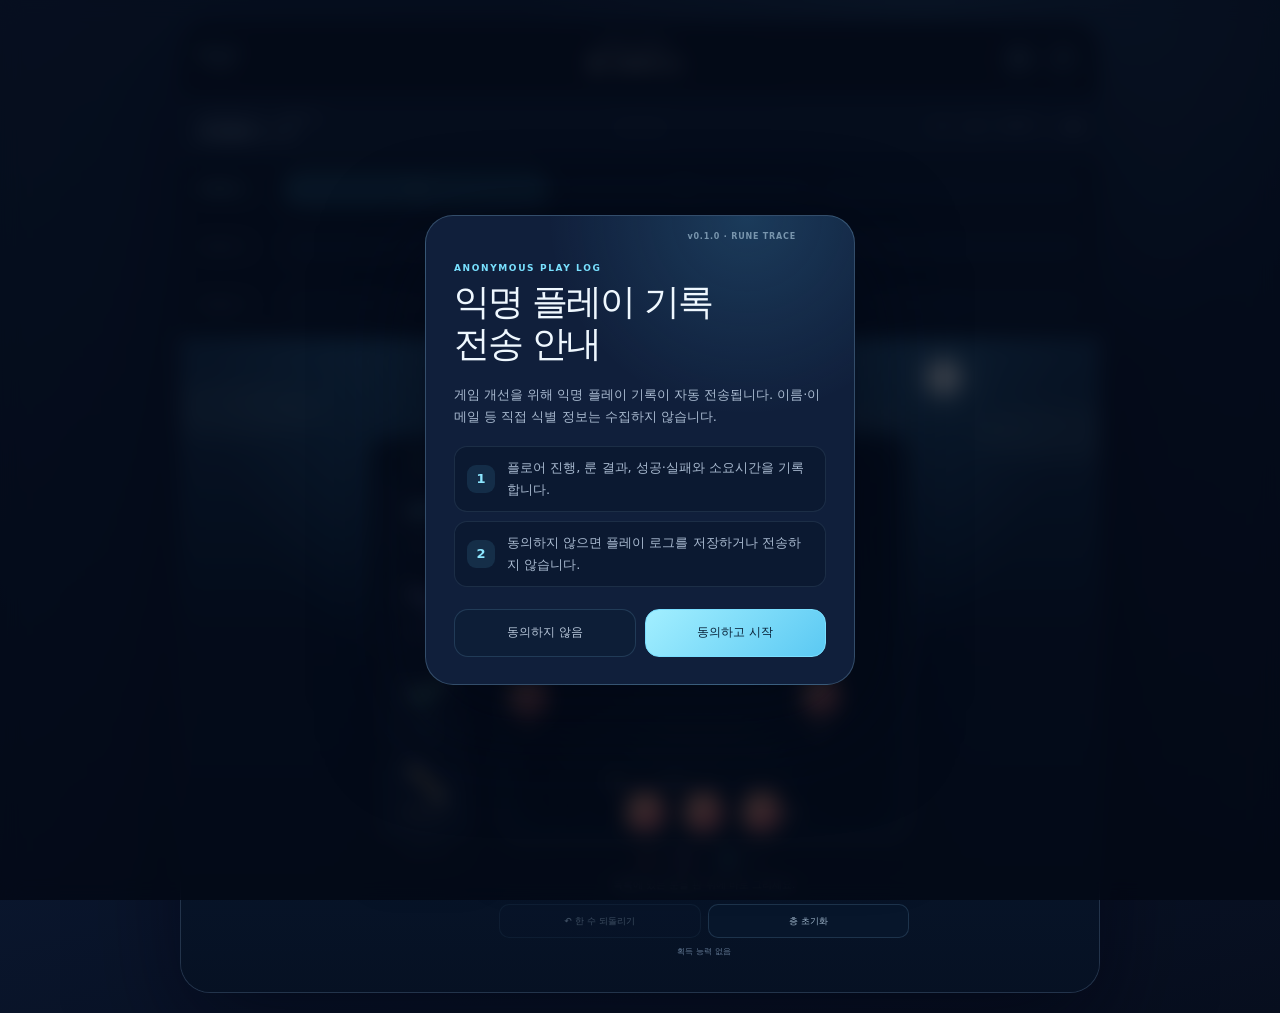
==== rune-trace/index.html @ 78341d70 "Implement v0.1.0 abilities and moving bosses" ====
<!doctype html>
<html lang="ko">
<head>
  <meta charset="utf-8">
  <meta name="viewport" content="width=device-width, initial-scale=1, maximum-scale=1">
  <meta name="theme-color" content="#101d38">
  <title>룬 트레이스 — 프로토타입</title>
  <link rel="stylesheet" href="./styles.css?v=0.1.0">
</head>
<body>
  <main class="app-shell">
    <section class="game-card" aria-label="룬 트레이스 게임 화면">
      <header class="topbar">
        <a class="header-version" href="../index.html" aria-label="프로토타입 허브로 돌아가기">
          <span data-app-version>v0.1.0</span>
          <small>← HUB</small>
        </a>
        <div class="title-lockup">
          <p>RUNE TRACE</p>
          <h1>룬 트레이스</h1>
        </div>
        <div class="header-actions">
          <button id="bossInfoButton" class="icon-button boss-info-button" type="button" aria-label="보스 정보 보기">♛</button>
          <button id="helpButton" class="icon-button" type="button" aria-label="게임 방법 보기">?</button>
        </div>
      </header>

      <section class="stage-status" aria-label="현재 층 상태">
        <div class="floor-label">
          <span id="floorContext">CHAPTER 01 · STAGE 1</span>
          <strong id="floorDisplay">FLOOR 1 / 3</strong>
        </div>
        <div id="runeProgress" class="rune-progress" aria-label="완성한 룬"></div>
        <div class="status-counts">
          <span>LV <b id="levelCount">1</b></span>
          <span>적 <b id="enemyCount">0</b></span>
          <span>EXP <b id="experienceCount">0 / 7</b></span>
          <span>빈 칸 <b id="safeCount">49</b></span>
        </div>
      </section>

      <section class="chapter-map" aria-label="챕터 진행">
        <div id="chapterProgress" class="chapter-progress"></div>
      </section>

      <section class="tower-scene">
        <div class="sky-art" aria-hidden="true">
          <i class="moon"></i>
          <i class="tower"></i>
          <i class="cloud cloud-a"></i>
          <i class="cloud cloud-b"></i>
        </div>

        <div class="play-layout">
          <section class="rune-panel" aria-label="이번 층의 룬 목록">
            <div class="section-heading">
              <span>룬 목록</span>
              <strong id="completeCount">0 / 4</strong>
            </div>
            <div id="runeChoices" class="rune-choices"></div>
            <small class="rune-note">회전·반전 가능</small>
          </section>

          <div class="board-column">
            <div class="board-frame">
              <div class="board-caption">
                <span id="turnLabel">자동 룬 인식</span>
                <strong id="boardGoal">목록 중 하나를 그리세요</strong>
              </div>
              <div id="runeBoard" class="rune-board" role="application" aria-label="7×7 룬 판">
                <div id="gridCells" class="grid-cells" aria-hidden="true"></div>
                <svg id="pathLayer" class="path-layer" viewBox="0 0 7 7" aria-hidden="true"></svg>
              </div>
              <div class="board-legend" aria-hidden="true">
                <span><i class="legend-enemy"></i>적</span>
                <span><i class="legend-corrupt"></i>오염</span>
                <span><i class="legend-rune"></i>완성 룬</span>
              </div>
            </div>
            <p id="feedbackText" class="feedback" role="status">목록에 있는 룬을 판 위에 바로 그리세요.</p>
            <div class="board-actions">
              <button id="undoButton" type="button">↶ 한 수 되돌리기</button>
              <button id="resetButton" type="button">층 초기화</button>
            </div>
            <div id="abilityList" class="ability-list">획득 능력 없음</div>
          </div>
        </div>
      </section>

      <button id="levelUpResumeButton" class="levelup-resume" type="button" hidden>
        능력 선택 보기
      </button>
    </section>
  </main>

  <div id="modalBackdrop" class="modal-backdrop is-open">
    <section id="modalPanel" class="modal-panel" role="dialog" aria-modal="true" aria-labelledby="modalTitle" tabindex="-1">
      <span class="modal-version" data-app-version>v0.1.0 · RUNE TRACE</span>
      <button id="modalClose" class="modal-close" type="button" aria-label="도움말 닫기">×</button>
      <p id="modalEyebrow" class="modal-eyebrow">NEW PROTOTYPE</p>
      <h2 id="modalTitle">네 개의 룬으로<br>탑의 문을 여세요</h2>
      <div id="modalBody" class="modal-body"></div>
      <div id="modalActions" class="modal-actions"></div>
    </section>
  </div>

  <script src="./analytics-config.js?v=0.1.0"></script>
  <script src="./play-log.js?v=0.1.0"></script>
  <script src="./app.js?v=0.1.0"></script>
</body>
</html>
---- rune-trace/styles.css ----
:root {
  color-scheme: dark;
  font-family: "Pretendard", "Noto Sans KR", system-ui, sans-serif;
  color: #eff8ff;
  background: #081225;
  font-synthesis: none;
  --ink: #eef8ff;
  --muted: #9cacbf;
  --line: rgba(184, 222, 255, .16);
  --panel: rgba(11, 25, 49, .88);
  --cyan: #73ddff;
  --blue: #5296ff;
  --corrupt: #9a6eb5;
}

* {
  box-sizing: border-box;
  -webkit-tap-highlight-color: transparent;
}

html,
body {
  min-width: 320px;
  min-height: 100%;
  margin: 0;
  overscroll-behavior: none;
}

button,
a {
  font: inherit;
}

button {
  color: inherit;
}

body {
  background:
    radial-gradient(circle at 72% 2%, rgba(98, 202, 255, .2), transparent 30%),
    linear-gradient(165deg, #14294a 0%, #0b1933 52%, #070e1e 100%);
}

.app-shell {
  display: grid;
  min-height: 100vh;
  place-items: center;
  padding: 20px;
}

.game-card {
  position: relative;
  width: min(100%, 520px);
  overflow: hidden;
  border: 1px solid rgba(181, 224, 255, .16);
  border-radius: 30px;
  background: rgba(8, 20, 41, .93);
  box-shadow: 0 36px 100px rgba(0, 4, 18, .52);
}

.topbar {
  display: grid;
  grid-template-columns: 76px 1fr 86px;
  align-items: center;
  min-height: 76px;
  padding: 12px 17px;
  border-bottom: 1px solid var(--line);
  background: rgba(8, 18, 37, .82);
}

.header-actions {
  display: flex;
  justify-content: flex-end;
  gap: 6px;
}

.boss-info-button {
  color: #ffd88c;
}

.header-version {
  display: flex;
  flex-direction: column;
  gap: 3px;
  color: #88dfff;
  font-size: 10px;
  font-weight: 900;
  letter-spacing: .08em;
  text-decoration: none;
}

.header-version small {
  color: #71839f;
  font-size: 8px;
  letter-spacing: .15em;
}

.title-lockup {
  text-align: center;
}

.title-lockup p {
  margin: 0 0 2px;
  color: #7688a4;
  font-size: 8px;
  font-weight: 900;
  letter-spacing: .2em;
}

.title-lockup h1 {
  margin: 0;
  font-size: 19px;
  letter-spacing: -.05em;
}

.icon-button,
.modal-close {
  display: grid;
  width: 38px;
  aspect-ratio: 1;
  padding: 0;
  border: 1px solid rgba(170, 219, 255, .19);
  border-radius: 50%;
  place-items: center;
  color: #bdeaff;
  background: rgba(97, 184, 235, .08);
  cursor: pointer;
}

.icon-button:hover,
.icon-button:focus-visible,
.modal-close:hover,
.modal-close:focus-visible {
  outline: none;
  border-color: #7adfff;
  background: rgba(100, 213, 255, .16);
}

.stage-status {
  display: grid;
  grid-template-columns: 1fr auto 1fr;
  align-items: center;
  gap: 12px;
  min-height: 62px;
  padding: 9px 18px;
  border-bottom: 1px solid var(--line);
  background: rgba(19, 42, 75, .55);
}

.floor-label {
  display: flex;
  flex-direction: column;
  gap: 2px;
}

.floor-label span {
  color: #7287a3;
  font-size: 8px;
  font-weight: 800;
  letter-spacing: .14em;
}

.floor-label strong {
  color: #cfefff;
  font-size: 13px;
  letter-spacing: .06em;
}

.rune-progress {
  display: flex;
  gap: 5px;
}

.rune-progress i {
  width: 9px;
  height: 9px;
  border: 1px solid #55708f;
  transform: rotate(45deg);
  background: #101e36;
}

.rune-progress i.is-complete {
  border-color: #a7efff;
  background: #72dfff;
  box-shadow: 0 0 10px #4ccaff;
}

.status-counts {
  display: flex;
  flex-wrap: wrap;
  justify-content: flex-end;
  gap: 4px 10px;
  color: #7f91a9;
  font-size: 9px;
}

.status-counts b {
  margin-left: 2px;
  color: #e9f8ff;
}

.chapter-map {
  padding: 16px 18px 18px;
  border-bottom: 1px solid var(--line);
  background: rgba(9, 23, 45, .82);
}

.chapter-progress {
  display: grid;
  gap: 30px;
}

.stage-row {
  display: grid;
  grid-template-columns: 76px 1fr;
  align-items: center;
  gap: 12px;
  min-height: 28px;
  color: #617793;
}

.stage-row strong {
  font-size: 9px;
  letter-spacing: .13em;
}

.stage-row.is-current strong {
  color: #8de5ff;
}

.stage-floor-row {
  display: grid;
  grid-template-columns: repeat(3, 1fr);
  gap: 9px;
}

.stage-floor-row i {
  display: grid;
  min-height: 28px;
  border: 1px solid rgba(146, 198, 230, .13);
  border-radius: 9px;
  place-items: center;
  color: #5e7693;
  font-size: 9px;
  font-style: normal;
  font-weight: 900;
  background: rgba(13, 32, 60, .72);
}

.stage-floor-row i.is-complete {
  border-color: rgba(109, 220, 183, .28);
  color: #70d9ad;
  background: rgba(28, 86, 70, .3);
}

.stage-floor-row i.is-current {
  border-color: rgba(118, 222, 255, .7);
  color: #e5faff;
  background: rgba(47, 126, 166, .46);
  box-shadow: 0 0 16px rgba(72, 198, 241, .2);
}

.tower-scene {
  position: relative;
  min-height: 500px;
  overflow: hidden;
  padding: 62px 18px 24px;
  background:
    linear-gradient(180deg, rgba(55, 137, 199, .4), rgba(14, 42, 75, .28) 45%, rgba(6, 17, 35, .94)),
    radial-gradient(circle at 50% 0%, #4aa9df, transparent 54%);
}

.sky-art {
  position: absolute;
  inset: 0;
  overflow: hidden;
  pointer-events: none;
}

.sky-art::before,
.sky-art::after {
  position: absolute;
  content: "";
  border-radius: 50%;
  background: rgba(210, 240, 255, .1);
  filter: blur(1px);
}

.sky-art::before {
  width: 330px;
  height: 110px;
  top: -72px;
  left: 50%;
  border: 2px solid rgba(208, 242, 255, .19);
  background: transparent;
  transform: translateX(-50%);
}

.sky-art::after {
  width: 280px;
  height: 80px;
  top: -50px;
  left: 50%;
  border: 3px solid rgba(208, 242, 255, .13);
  background: transparent;
  transform: translateX(-50%);
}

.moon {
  position: absolute;
  top: 22px;
  right: 15%;
  width: 35px;
  height: 35px;
  border-radius: 50%;
  background: #eaf8ff;
  box-shadow: 0 0 35px rgba(208, 244, 255, .8);
}

.tower {
  position: absolute;
  top: -55px;
  left: 50%;
  width: 48px;
  height: 178px;
  border-radius: 0 0 18px 18px;
  background: linear-gradient(90deg, #1b4b78, #3983b5 52%, #16446f);
  box-shadow: 0 0 28px rgba(96, 205, 255, .32);
  transform: translateX(-50%);
}

.tower::after {
  position: absolute;
  left: 50%;
  bottom: -5px;
  width: 14px;
  height: 14px;
  content: "";
  border-radius: 50%;
  background: #a5eeff;
  box-shadow: 0 0 20px #70d9ff;
  transform: translateX(-50%);
}

.cloud {
  position: absolute;
  width: 200px;
  height: 54px;
  border-radius: 50%;
  background: rgba(198, 228, 246, .1);
  filter: blur(8px);
}

.cloud-a {
  top: 45px;
  left: -52px;
}

.cloud-b {
  top: 68px;
  right: -70px;
}

.play-layout {
  position: relative;
  z-index: 2;
  display: grid;
  grid-template-columns: 108px minmax(0, 1fr);
  gap: 12px;
  align-items: start;
  width: min(100%, 490px);
  margin: 0 auto;
}

.board-column {
  min-width: 0;
}

.board-frame {
  width: 100%;
}

.board-caption {
  display: flex;
  justify-content: space-between;
  align-items: flex-end;
  gap: 12px;
  margin-bottom: 9px;
  text-shadow: 0 2px 8px #071326;
}

.board-caption span {
  color: #7de0ff;
  font-size: 10px;
  font-weight: 900;
}

.board-caption strong {
  color: #c3d8e8;
  font-size: 10px;
  font-weight: 650;
}

.rune-board {
  position: relative;
  width: 100%;
  aspect-ratio: 1;
  overflow: hidden;
  border: 1px solid rgba(180, 230, 255, .42);
  border-radius: 22px;
  touch-action: none;
  cursor: crosshair;
  background:
    radial-gradient(circle at 50% 50%, rgba(87, 190, 232, .15), transparent 70%),
    rgba(6, 19, 38, .93);
  box-shadow:
    inset 0 0 35px rgba(75, 175, 222, .12),
    0 18px 50px rgba(0, 7, 24, .48);
  user-select: none;
}

.rune-board::after {
  position: absolute;
  inset: 7px;
  z-index: 5;
  content: "";
  border: 1px solid rgba(128, 214, 250, .1);
  border-radius: 17px;
  pointer-events: none;
}

.grid-cells {
  position: absolute;
  inset: 0;
  display: grid;
  grid-template-columns: repeat(7, 1fr);
  grid-template-rows: repeat(7, 1fr);
}

.grid-cell {
  position: relative;
  display: grid;
  border-right: 1px solid rgba(133, 196, 227, .1);
  border-bottom: 1px solid rgba(133, 196, 227, .1);
  place-items: center;
}

.grid-cell::before {
  width: 5px;
  height: 5px;
  content: "";
  border-radius: 50%;
  background: rgba(160, 215, 239, .28);
  transition: .16s ease;
}

.grid-cell.is-current::before {
  width: 13px;
  height: 13px;
  background: #d8f8ff;
  box-shadow: 0 0 16px #56d5ff;
}

.grid-cell.is-claimed::before {
  width: 8px;
  height: 8px;
  background: #89e8ff;
  box-shadow: 0 0 10px rgba(78, 209, 255, .7);
}

.grid-cell.is-link-endpoint::before {
  outline: 2px solid rgba(255, 220, 125, .9);
  outline-offset: 4px;
  animation: link-endpoint-pulse 1.15s ease-in-out infinite alternate;
}

@keyframes link-endpoint-pulse {
  to {
    outline-color: rgba(255, 220, 125, .35);
    box-shadow: 0 0 18px rgba(255, 205, 91, .9);
  }
}

.grid-cell.is-corrupted {
  background:
    linear-gradient(45deg, transparent 41%, rgba(204, 125, 236, .26) 42%, rgba(204, 125, 236, .26) 58%, transparent 59%),
    rgba(88, 40, 108, .36);
}

.grid-cell.is-corrupted::before {
  width: 11px;
  height: 11px;
  border-radius: 2px;
  background: #a76bbd;
  box-shadow: 0 0 10px rgba(183, 99, 215, .48);
  transform: rotate(45deg);
}

.grid-cell.is-ability-range::after {
  position: absolute;
  inset: 3px;
  z-index: 2;
  content: "";
  border: 1px solid rgba(255, 205, 112, .9);
  border-radius: 7px;
  background: rgba(255, 182, 92, .08);
  box-shadow: inset 0 0 10px rgba(255, 178, 82, .18);
  pointer-events: none;
}

.enemy {
  position: absolute;
  z-index: 4;
  display: grid;
  width: 64%;
  aspect-ratio: 1;
  border: 2px solid #ffb182;
  border-radius: 50% 50% 42% 42%;
  place-items: center;
  color: #331623;
  font-size: clamp(9px, 2.4vw, 13px);
  font-weight: 1000;
  background: linear-gradient(145deg, #ffe0a5, #ff7f78 64%, #a8426f);
  box-shadow: 0 5px 12px rgba(1, 6, 19, .42), 0 0 12px rgba(255, 125, 116, .44);
  transition: opacity .14s ease, filter .14s ease;
}

.enemy.is-defeat-preview {
  opacity: .28;
  filter: grayscale(.45);
}

.enemy.is-hit-preview:not(.is-defeat-preview) {
  border-color: #fff2ab;
  filter: brightness(1.18);
}

.enemy.is-shield-break-preview .enemy-shield {
  color: #fff4bb;
  text-decoration: line-through;
}

.enemy.is-ability-preview {
  box-shadow:
    0 0 0 2px rgba(255, 220, 130, .72),
    0 0 16px rgba(255, 172, 91, .48);
}

.enemy::before,
.enemy::after {
  position: absolute;
  top: -19%;
  width: 34%;
  height: 43%;
  content: "";
  border-radius: 90% 10%;
  background: #ff9b7e;
}

.enemy.is-boss {
  width: 78%;
  border-width: 3px;
  border-color: #ffe2a0;
  color: #291337;
  background: linear-gradient(145deg, #fff0ac, #d77cf3 58%, #6f3ca5);
  box-shadow:
    0 6px 14px rgba(1, 6, 19, .52),
    0 0 18px rgba(224, 132, 255, .66);
}

.enemy-shield {
  position: absolute;
  right: -34%;
  bottom: -20%;
  padding: 1px 3px;
  border: 1px solid rgba(181, 232, 255, .75);
  border-radius: 6px;
  color: #d9f5ff;
  font-size: clamp(7px, 1.7vw, 10px);
  line-height: 1.2;
  background: rgba(15, 55, 92, .94);
  box-shadow: 0 0 8px rgba(94, 203, 255, .55);
}

.enemy::before {
  left: 4%;
  transform: rotate(-28deg);
}

.enemy::after {
  right: 4%;
  transform: scaleX(-1) rotate(-28deg);
}

.enemy-mark {
  opacity: .25;
  transform: scale(.68);
}

.enemy-intent {
  position: absolute;
  inset: 0;
  z-index: 2;
  display: grid;
  place-items: center;
  color: #fff7e7;
  font-size: clamp(13px, 3.2vw, 18px);
  line-height: 1;
  text-shadow: 0 1px 4px rgba(58, 13, 28, .7);
  pointer-events: none;
  transform:
    translate(
      calc(var(--move-x) * 50%),
      calc(var(--move-y) * 50%)
    );
}

.enemy-intent.is-stopped {
  overflow: hidden;
  border-radius: 5px;
  transform: none;
}

.enemy-intent.is-boss-intent {
  color: #ffe7a6;
  font-size: clamp(16px, 3.7vw, 22px);
  text-shadow: 0 0 8px rgba(191, 93, 226, .9);
}

.enemy-stop-icon {
  display: block;
  width: 74%;
  height: 74%;
  object-fit: contain;
}

.summon-ghost {
  position: absolute;
  z-index: 4;
  display: grid;
  width: 58%;
  aspect-ratio: 1;
  border: 2px dashed rgba(255, 216, 131, .9);
  border-radius: 50%;
  place-items: center;
  color: rgba(255, 228, 168, .9);
  background: rgba(149, 82, 178, .28);
  box-shadow: 0 0 14px rgba(222, 128, 255, .48);
  opacity: .72;
}

.path-layer {
  position: absolute;
  inset: 0;
  z-index: 3;
  width: 100%;
  height: 100%;
  overflow: visible;
  pointer-events: none;
}

.path-layer polyline {
  fill: none;
  stroke-linecap: round;
  stroke-linejoin: round;
  vector-effect: non-scaling-stroke;
}

.completed-path {
  stroke-width: 8px;
  opacity: .82;
  filter: drop-shadow(0 0 5px currentColor);
}

.completed-path.is-link-preview {
  opacity: .2;
  stroke-dasharray: 8 7;
}

.preview-path {
  stroke: #e3fbff;
  stroke-width: 7px;
  opacity: .95;
  filter: drop-shadow(0 0 6px #50d7ff);
}

.path-node {
  fill: #f1fdff;
  stroke: #53d5ff;
  stroke-width: .08;
}

.board-legend {
  display: flex;
  justify-content: center;
  gap: 14px;
  margin-top: 10px;
  color: #70849f;
  font-size: 9px;
}

.board-legend span {
  display: flex;
  align-items: center;
  gap: 5px;
}

.board-legend i {
  width: 8px;
  height: 8px;
  border-radius: 50%;
}

.legend-enemy { background: #ff927c; }
.legend-corrupt { border-radius: 2px !important; background: #a96bbd; transform: rotate(45deg); }
.legend-rune { background: #71ddff; box-shadow: 0 0 7px #61d8ff; }

.rune-panel {
  align-self: start;
  margin-top: 27px;
  padding: 9px 8px 10px;
  border: 1px solid rgba(158, 215, 245, .15);
  border-radius: 17px;
  background: rgba(7, 18, 36, .8);
  box-shadow: 0 14px 30px rgba(0, 7, 24, .28);
  backdrop-filter: blur(8px);
}

.section-heading {
  display: grid;
  justify-items: center;
  align-items: center;
  gap: 2px;
  margin-bottom: 8px;
}

.section-heading span {
  color: #91a9c0;
  font-size: 9px;
  font-weight: 900;
}

.section-heading strong {
  color: #82e6ff;
  font-size: 10px;
}

.rune-choices {
  display: grid;
  grid-template-columns: 1fr;
  gap: 6px;
}

.rune-card {
  position: relative;
  min-width: 0;
  min-height: 75px;
  padding: 6px 4px 6px;
  border: 1px solid rgba(154, 207, 237, .14);
  border-radius: 11px;
  color: #a9bad0;
  background: rgba(22, 39, 67, .67);
}

.rune-card.is-complete {
  border-color: rgba(106, 225, 175, .35);
  color: #72dca9;
  background: rgba(27, 86, 70, .25);
  cursor: default;
}

.rune-card.is-impossible {
  opacity: .38;
  filter: grayscale(.7);
}

.rune-mini {
  display: block;
  width: 48px;
  height: 42px;
  margin: 0 auto 2px;
  overflow: visible;
}

.rune-mini polyline {
  fill: none;
  stroke: currentColor;
  stroke-width: 4.5;
  stroke-linecap: round;
  stroke-linejoin: round;
  filter: drop-shadow(0 0 2px currentColor);
}

.rune-node {
  fill: #10233e;
  stroke: currentColor;
  stroke-width: 2;
}

.rune-node.is-endpoint {
  fill: currentColor;
  stroke: #eafaff;
  stroke-width: 1.5;
}

.rune-card b {
  display: block;
  overflow: hidden;
  font-size: 9px;
  text-align: center;
  text-overflow: ellipsis;
  white-space: nowrap;
}

.rune-card small {
  display: block;
  min-height: 13px;
  margin-top: 1px;
  color: #657b98;
  font-size: 7px;
  text-align: center;
}

.rune-replace-button {
  display: block;
  min-height: 22px;
  margin: 4px auto 0;
  padding: 0 7px;
  border: 1px solid rgba(255, 220, 125, .42);
  border-radius: 8px;
  color: #ffe2a2;
  font-size: 7px;
  font-weight: 900;
  background: rgba(101, 72, 30, .52);
  cursor: pointer;
}

.rune-replace-button:hover,
.rune-replace-button:focus-visible {
  outline: none;
  border-color: #ffe19b;
  filter: brightness(1.12);
}

.rune-card.is-complete small {
  color: #5db88e;
}

.rune-note {
  display: block;
  margin-top: 7px;
  color: #617792;
  font-size: 7px;
  line-height: 1.4;
  text-align: center;
}

.feedback {
  min-height: 18px;
  margin: 11px 2px 0;
  color: #91a6bd;
  font-size: 10px;
  line-height: 1.5;
  text-align: center;
}

.feedback.is-alert {
  color: #ffbd9a;
}

.feedback.is-success {
  color: #83e7c0;
}

.board-actions {
  display: grid;
  grid-template-columns: 1fr 1fr;
  gap: 7px;
  margin-top: 9px;
}

.board-actions button {
  min-height: 34px;
  padding: 0 8px;
  border: 1px solid rgba(143, 207, 239, .16);
  border-radius: 10px;
  color: #9fb5ca;
  font-size: 9px;
  font-weight: 800;
  background: rgba(9, 24, 47, .72);
  cursor: pointer;
}

.board-actions button:hover:not(:disabled),
.board-actions button:focus-visible:not(:disabled) {
  outline: none;
  border-color: rgba(116, 220, 255, .55);
  color: #d9f5ff;
  background: rgba(28, 66, 96, .7);
}

.board-actions button:disabled {
  opacity: .35;
  cursor: default;
}

.ability-list {
  display: flex;
  flex-wrap: wrap;
  justify-content: center;
  gap: 5px;
  min-height: 22px;
  margin-top: 8px;
  color: #617792;
  font-size: 8px;
  text-align: center;
}

.ability-list span {
  padding: 4px 7px;
  border: 1px solid rgba(119, 218, 255, .15);
  border-radius: 20px;
  color: #85bed4;
  background: rgba(27, 67, 91, .35);
}

.ability-list .is-on-hold {
  border-color: rgba(255, 194, 118, .18);
  color: #caa778;
  background: rgba(92, 61, 28, .3);
}

.modal-backdrop {
  position: fixed;
  inset: 0;
  z-index: 20;
  display: none;
  padding: 20px;
  place-items: center;
  background: rgba(3, 8, 20, .78);
  backdrop-filter: blur(10px);
}

.modal-backdrop.is-open {
  display: grid;
}

.levelup-resume {
  position: fixed;
  left: 50%;
  bottom: 24px;
  z-index: 19;
  min-height: 46px;
  padding: 0 22px;
  border: 1px solid #7bdfff;
  border-radius: 14px;
  color: #082137;
  font-size: 12px;
  font-weight: 900;
  background: linear-gradient(135deg, #a2efff, #5bc9f3);
  box-shadow: 0 15px 42px rgba(0, 8, 24, .52);
  cursor: pointer;
  transform: translateX(-50%);
}

.levelup-resume[hidden] {
  display: none;
}

.levelup-resume:hover,
.levelup-resume:focus-visible {
  outline: none;
  filter: brightness(1.08);
}

.modal-panel {
  position: relative;
  width: min(100%, 430px);
  max-height: min(90vh, 660px);
  overflow: auto;
  padding: 31px 28px 27px;
  border: 1px solid rgba(164, 222, 255, .24);
  border-radius: 28px;
  outline: none;
  background:
    radial-gradient(circle at 75% 0%, rgba(77, 185, 235, .18), transparent 35%),
    #101f3b;
  box-shadow: 0 34px 100px rgba(0, 5, 18, .7);
}

.modal-version {
  position: absolute;
  top: 16px;
  right: 58px;
  color: #7895ad;
  font-size: 8px;
  font-weight: 900;
  letter-spacing: .1em;
}

.modal-close {
  position: absolute;
  top: 12px;
  right: 13px;
  width: 34px;
  font-size: 20px;
}

.modal-close[hidden] {
  display: none;
}

.modal-eyebrow {
  margin: 16px 0 8px;
  color: #79e1ff;
  font-size: 9px;
  font-weight: 900;
  letter-spacing: .18em;
}

.modal-panel h2 {
  margin: 0 0 19px;
  font-size: clamp(26px, 7vw, 36px);
  line-height: 1.17;
  letter-spacing: -.06em;
}

.modal-body {
  color: #a9bad0;
  font-size: 13px;
  line-height: 1.7;
}

.modal-body p {
  margin: 0 0 13px;
}

.rule-list {
  display: grid;
  gap: 9px;
  margin: 17px 0;
}

.rule {
  display: grid;
  grid-template-columns: 30px 1fr;
  gap: 10px;
  align-items: center;
  padding: 10px 12px;
  border: 1px solid rgba(161, 213, 243, .11);
  border-radius: 13px;
  background: rgba(7, 18, 36, .42);
}

.rule b {
  display: grid;
  width: 28px;
  aspect-ratio: 1;
  border-radius: 9px;
  place-items: center;
  color: #8de7ff;
  background: rgba(92, 195, 235, .12);
}

.result-grid {
  display: grid;
  grid-template-columns: repeat(3, 1fr);
  gap: 8px;
  margin: 18px 0;
}

.boss-info-grid {
  display: grid;
  grid-template-columns: repeat(3, 1fr);
  gap: 8px;
  margin: 18px 0;
}

.boss-info-grid div {
  padding: 13px 5px;
  border: 1px solid rgba(217, 164, 255, .2);
  border-radius: 14px;
  text-align: center;
  background: rgba(60, 28, 83, .36);
}

.boss-info-grid span,
.boss-info-grid strong {
  display: block;
}

.boss-info-grid span {
  color: #9c86b5;
  font-size: 8px;
}

.boss-info-grid strong {
  margin-top: 4px;
  color: #f1dcff;
  font-size: 13px;
}

.result-grid div {
  padding: 14px 5px;
  border: 1px solid rgba(159, 215, 245, .12);
  border-radius: 14px;
  text-align: center;
  background: rgba(7, 18, 36, .4);
}

.result-grid span {
  display: block;
  color: #7187a2;
  font-size: 8px;
}

.result-grid strong {
  display: block;
  margin-top: 4px;
  color: #dcf5ff;
  font-size: 20px;
}

.level-preview {
  display: flex;
  justify-content: space-between;
  align-items: center;
  margin-top: 16px;
  padding: 13px 15px;
  border: 1px solid rgba(128, 220, 255, .16);
  border-radius: 14px;
  background: rgba(8, 24, 45, .5);
}

.level-preview span {
  color: #7890aa;
  font-size: 10px;
}

.level-preview strong {
  color: #87e5ff;
  font-size: 17px;
}

.modal-actions {
  display: flex;
  gap: 9px;
  margin-top: 22px;
}

.modal-panel[data-modal-type="levelup"] .modal-actions {
  display: grid;
  grid-template-columns: 1fr;
}

.modal-panel[data-modal-type="levelup"] .modal-actions button {
  min-height: 52px;
  border-color: rgba(119, 219, 255, .26);
  color: #d8f6ff;
  font-size: 13px;
  background: linear-gradient(135deg, rgba(37, 81, 112, .8), rgba(20, 43, 76, .86));
}

.modal-panel[data-modal-type="levelup"] .modal-actions .review-board-action {
  min-height: 40px;
  border-color: rgba(141, 187, 217, .15);
  color: #8da4ba;
  font-size: 10px;
  background: rgba(8, 22, 43, .65);
}

.modal-actions button {
  flex: 1;
  min-height: 48px;
  padding: 0 16px;
  border: 1px solid rgba(144, 213, 247, .16);
  border-radius: 14px;
  color: #b8c7d9;
  font-size: 12px;
  font-weight: 850;
  background: rgba(13, 30, 56, .8);
  cursor: pointer;
}

.modal-actions button.primary {
  border-color: #79dfff;
  color: #082137;
  background: linear-gradient(135deg, #a2efff, #5bc9f3);
}

.modal-actions button:hover,
.modal-actions button:focus-visible {
  outline: none;
  filter: brightness(1.08);
}

@media (min-width: 760px) {
  .game-card {
    width: min(100%, 920px);
  }

  .tower-scene {
    min-height: 570px;
    padding-top: 72px;
  }

  .play-layout {
    grid-template-columns: 112px 410px;
    gap: 16px;
    width: 538px;
  }

  .rune-panel {
    padding: 10px;
  }
}

@media (max-width: 480px) {
  .app-shell {
    display: block;
    padding: 0;
  }

  .game-card {
    min-height: 100vh;
    border: 0;
    border-radius: 0;
  }

  .tower-scene {
    min-height: 460px;
    padding: 58px 12px 18px;
  }

  .stage-status {
    padding-inline: 14px;
  }

  .chapter-map {
    padding-inline: 14px;
  }

  .rune-panel {
    padding: 7px 6px 8px;
  }

  .modal-panel {
    padding-inline: 22px;
  }
}

@media (max-height: 760px) and (max-width: 480px) {
  .tower-scene {
    min-height: 420px;
    padding-top: 40px;
  }

  .play-layout {
    width: min(100%, 390px);
  }
}

@media (max-width: 370px) {
  .topbar {
    grid-template-columns: 65px 1fr 76px;
    padding-inline: 10px;
  }

  .icon-button {
    width: 34px;
  }

  .play-layout {
    grid-template-columns: 80px minmax(0, 1fr);
    gap: 7px;
  }

  .rune-panel {
    margin-top: 25px;
    padding-inline: 4px;
  }

  .rune-mini {
    width: 39px;
    height: 35px;
  }

  .rune-card {
    min-height: 67px;
  }

  .board-caption strong {
    display: none;
  }
}
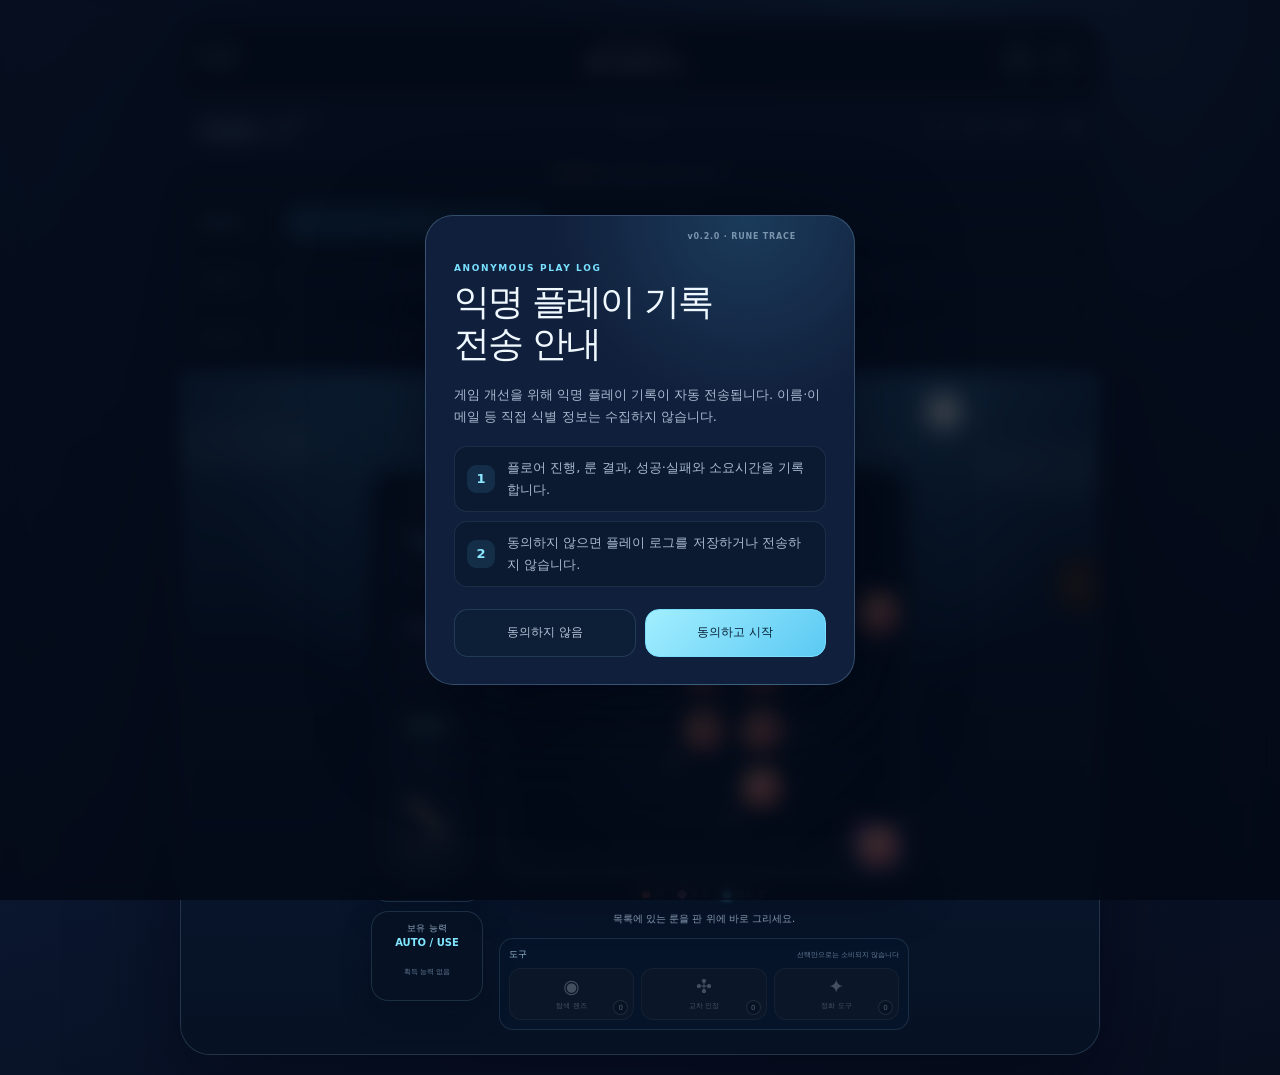
==== commit 4aa6541f: "Implement v0.2.0 UI QA and compressed analytics" ====
--- a/rune-trace/index.html
+++ b/rune-trace/index.html
@@ -5,14 +5,14 @@
   <meta name="viewport" content="width=device-width, initial-scale=1, maximum-scale=1">
   <meta name="theme-color" content="#101d38">
   <title>룬 트레이스 — 프로토타입</title>
-  <link rel="stylesheet" href="./styles.css?v=0.1.0">
+  <link rel="stylesheet" href="./styles.css?v=0.2.0">
 </head>
-<body>
+<body data-qa-enabled="true">
   <main class="app-shell">
     <section class="game-card" aria-label="룬 트레이스 게임 화면">
       <header class="topbar">
         <a class="header-version" href="../index.html" aria-label="프로토타입 허브로 돌아가기">
-          <span data-app-version>v0.1.0</span>
+          <span data-app-version>v0.2.0</span>
           <small>← HUB</small>
         </a>
         <div class="title-lockup">
@@ -38,6 +38,7 @@
           <span>빈 칸 <b id="safeCount">49</b></span>
         </div>
       </section>
+      <div id="bossEffectBanner" class="boss-effect-banner" aria-live="polite"></div>
 
       <section class="chapter-map" aria-label="챕터 진행">
         <div id="chapterProgress" class="chapter-progress"></div>
@@ -52,13 +53,24 @@
         </div>
 
         <div class="play-layout">
-          <section class="rune-panel" aria-label="이번 층의 룬 목록">
-            <div class="section-heading">
-              <span>룬 목록</span>
-              <strong id="completeCount">0 / 4</strong>
+          <section class="left-status-panel" aria-label="룬과 보유 능력">
+            <div class="rune-panel" aria-label="이번 층의 룬 목록">
+              <div class="section-heading">
+                <span>룬 목록</span>
+                <strong id="completeCount">0 / 4</strong>
+              </div>
+              <div id="runeChoices" class="rune-choices"></div>
+              <small class="rune-note">회전·반전 가능</small>
             </div>
-            <div id="runeChoices" class="rune-choices"></div>
-            <small class="rune-note">회전·반전 가능</small>
+            <div class="ability-panel" aria-label="보유 능력">
+              <div class="section-heading">
+                <span>보유 능력</span>
+                <strong>AUTO / USE</strong>
+              </div>
+              <div id="abilityList" class="ability-list">
+                <small>획득 능력 없음</small>
+              </div>
+            </div>
           </section>
 
           <div class="board-column">
@@ -78,14 +90,36 @@
               </div>
             </div>
             <p id="feedbackText" class="feedback" role="status">목록에 있는 룬을 판 위에 바로 그리세요.</p>
-            <div class="board-actions">
-              <button id="undoButton" type="button">↶ 한 수 되돌리기</button>
-              <button id="resetButton" type="button">층 초기화</button>
-            </div>
-            <div id="abilityList" class="ability-list">획득 능력 없음</div>
+            <section class="tool-dock" aria-label="보유 도구">
+              <div class="tool-dock-heading">
+                <span>도구</span>
+                <small>선택만으로는 소비되지 않습니다</small>
+              </div>
+              <div id="toolSlots" class="tool-slots"></div>
+            </section>
           </div>
         </div>
       </section>
+
+      <button id="qaMenuButton" class="qa-menu-button" type="button" aria-controls="qaPanel" aria-expanded="false">
+        QA
+      </button>
+      <aside id="qaPanel" class="qa-panel" aria-hidden="true">
+        <div class="qa-panel-header">
+          <div>
+            <small>DEBUG CONTROLS</small>
+            <strong>QA 전용</strong>
+          </div>
+          <button id="qaCloseButton" class="qa-close-button" type="button" aria-label="QA 패널 닫기">×</button>
+        </div>
+        <p>게임 상태 복원 기능입니다. 패널은 기능 실행 후에도 유지됩니다.</p>
+        <div class="qa-actions">
+          <button id="undoButton" type="button">↶ 한 수 되돌리기</button>
+          <small id="undoReason">직전 행동 기록이 필요합니다.</small>
+          <button id="resetButton" type="button">층 초기화</button>
+          <small id="resetReason">플로어 최초 상태가 필요합니다.</small>
+        </div>
+      </aside>
 
       <button id="levelUpResumeButton" class="levelup-resume" type="button" hidden>
         능력 선택 보기
@@ -95,7 +129,7 @@
 
   <div id="modalBackdrop" class="modal-backdrop is-open">
     <section id="modalPanel" class="modal-panel" role="dialog" aria-modal="true" aria-labelledby="modalTitle" tabindex="-1">
-      <span class="modal-version" data-app-version>v0.1.0 · RUNE TRACE</span>
+      <span class="modal-version" data-app-version>v0.2.0 · RUNE TRACE</span>
       <button id="modalClose" class="modal-close" type="button" aria-label="도움말 닫기">×</button>
       <p id="modalEyebrow" class="modal-eyebrow">NEW PROTOTYPE</p>
       <h2 id="modalTitle">네 개의 룬으로<br>탑의 문을 여세요</h2>
@@ -104,8 +138,8 @@
     </section>
   </div>
 
-  <script src="./analytics-config.js?v=0.1.0"></script>
-  <script src="./play-log.js?v=0.1.0"></script>
-  <script src="./app.js?v=0.1.0"></script>
+  <script src="./analytics-config.js?v=0.2.0"></script>
+  <script src="./play-log.js?v=0.2.0"></script>
+  <script src="./app.js?v=0.2.0"></script>
 </body>
 </html>
--- a/rune-trace/styles.css
+++ b/rune-trace/styles.css
@@ -145,6 +145,25 @@
   padding: 9px 18px;
   border-bottom: 1px solid var(--line);
   background: rgba(19, 42, 75, .55);
+}
+
+.boss-effect-banner {
+  display: flex;
+  align-items: center;
+  justify-content: center;
+  min-height: 34px;
+  padding: 7px 18px;
+  border-bottom: 1px solid rgba(151, 211, 245, .12);
+  color: #9fb9cf;
+  font-size: 9px;
+  line-height: 1.4;
+  text-align: center;
+  background: rgba(12, 30, 57, .78);
+}
+
+.boss-effect-banner strong {
+  margin-right: 6px;
+  color: #ffe2a2;
 }
 
 .floor-label {
@@ -496,6 +515,26 @@
   transform: rotate(45deg);
 }
 
+.corruption-cell-preview {
+  position: absolute;
+  inset: 5px;
+  z-index: 1;
+  border: 1px dashed rgba(215, 135, 242, .82);
+  border-radius: 8px;
+  background:
+    repeating-linear-gradient(
+      135deg,
+      rgba(177, 89, 204, .18) 0 4px,
+      rgba(177, 89, 204, .04) 4px 8px
+    );
+  box-shadow: inset 0 0 12px rgba(187, 95, 216, .16);
+  pointer-events: none;
+}
+
+.corruption-cell-preview.is-cancelled {
+  opacity: .2;
+}
+
 .grid-cell.is-ability-range::after {
   position: absolute;
   inset: 3px;
@@ -546,6 +585,13 @@
     0 0 16px rgba(255, 172, 91, .48);
 }
 
+.enemy.is-corruption-source {
+  box-shadow:
+    0 0 0 2px rgba(210, 128, 235, .5),
+    0 5px 12px rgba(1, 6, 19, .42),
+    0 0 15px rgba(197, 98, 224, .46);
+}
+
 .enemy::before,
 .enemy::after {
   position: absolute;
@@ -566,6 +612,29 @@
   box-shadow:
     0 6px 14px rgba(1, 6, 19, .52),
     0 0 18px rgba(224, 132, 255, .66);
+}
+
+.enemy.is-boss.has-shield {
+  border-color: #8de7ff;
+  border-width: 4px;
+  box-shadow:
+    0 0 0 2px rgba(132, 226, 255, .24),
+    0 6px 14px rgba(1, 6, 19, .52),
+    0 0 21px rgba(104, 218, 255, .78);
+}
+
+.boss-shield-overlay {
+  position: absolute;
+  inset: -7%;
+  z-index: 1;
+  border-radius: 50%;
+  background: rgba(115, 218, 255, .17);
+  box-shadow: inset 0 0 10px rgba(205, 245, 255, .28);
+  pointer-events: none;
+}
+
+.enemy.is-boss.is-shield-break-preview .boss-shield-overlay {
+  opacity: .28;
 }
 
 .enemy-shield {
@@ -580,6 +649,22 @@
   line-height: 1.2;
   background: rgba(15, 55, 92, .94);
   box-shadow: 0 0 8px rgba(94, 203, 255, .55);
+}
+
+.enemy-corruption-icon {
+  position: absolute;
+  top: -25%;
+  left: -23%;
+  display: grid;
+  width: 42%;
+  aspect-ratio: 1;
+  border: 1px solid rgba(241, 185, 255, .88);
+  border-radius: 50%;
+  place-items: center;
+  color: #f0c3ff;
+  font-size: clamp(7px, 1.8vw, 10px);
+  background: rgba(87, 35, 108, .94);
+  box-shadow: 0 0 9px rgba(218, 119, 243, .7);
 }
 
 .enemy::before {
@@ -627,6 +712,10 @@
   text-shadow: 0 0 8px rgba(191, 93, 226, .9);
 }
 
+.enemy-intent.is-defeat-preview {
+  opacity: .24;
+}
+
 .enemy-stop-icon {
   display: block;
   width: 74%;
@@ -715,15 +804,23 @@
 .legend-corrupt { border-radius: 2px !important; background: #a96bbd; transform: rotate(45deg); }
 .legend-rune { background: #71ddff; box-shadow: 0 0 7px #61d8ff; }
 
-.rune-panel {
+.left-status-panel {
   align-self: start;
   margin-top: 27px;
+}
+
+.rune-panel,
+.ability-panel {
   padding: 9px 8px 10px;
   border: 1px solid rgba(158, 215, 245, .15);
   border-radius: 17px;
   background: rgba(7, 18, 36, .8);
   box-shadow: 0 14px 30px rgba(0, 7, 24, .28);
   backdrop-filter: blur(8px);
+}
+
+.ability-panel {
+  margin-top: 9px;
 }
 
 .section-heading {
@@ -872,62 +969,302 @@
   color: #83e7c0;
 }
 
-.board-actions {
-  display: grid;
-  grid-template-columns: 1fr 1fr;
+.tool-dock {
+  margin-top: 9px;
+  padding: 9px;
+  border: 1px solid rgba(143, 207, 239, .14);
+  border-radius: 14px;
+  background: rgba(8, 22, 43, .72);
+}
+
+.tool-dock-heading {
+  display: flex;
+  align-items: center;
+  justify-content: space-between;
+  gap: 8px;
+  margin-bottom: 7px;
+}
+
+.tool-dock-heading span {
+  color: #9bc2d8;
+  font-size: 9px;
+  font-weight: 900;
+}
+
+.tool-dock-heading small {
+  color: #627b95;
+  font-size: 7px;
+}
+
+.tool-slots {
+  display: grid;
+  grid-template-columns: repeat(3, 1fr);
   gap: 7px;
-  margin-top: 9px;
-}
-
-.board-actions button {
+}
+
+.tool-slot {
+  position: relative;
+  display: grid;
+  min-width: 0;
+  min-height: 52px;
+  padding: 6px 5px;
+  border: 1px solid rgba(143, 207, 239, .17);
+  border-radius: 12px;
+  place-items: center;
+  color: #adc5d8;
+  background: rgba(17, 39, 68, .75);
+  cursor: pointer;
+  transition: border-color .14s ease, box-shadow .14s ease, filter .14s ease;
+}
+
+.tool-slot.is-selected {
+  border-color: #80e3ff;
+  box-shadow:
+    0 0 0 2px rgba(113, 222, 255, .17),
+    0 0 17px rgba(82, 200, 244, .45);
+}
+
+.tool-slot:disabled {
+  opacity: .34;
+  filter: grayscale(.75);
+  cursor: default;
+}
+
+.tool-icon {
+  font-size: 19px;
+  line-height: 1;
+}
+
+.tool-name {
+  overflow: hidden;
+  max-width: 100%;
+  color: inherit;
+  font-size: 7px;
+  font-weight: 850;
+  text-overflow: ellipsis;
+  white-space: nowrap;
+}
+
+.tool-count {
+  position: absolute;
+  right: 5px;
+  bottom: 4px;
+  display: grid;
+  min-width: 15px;
+  height: 15px;
+  padding: 0 3px;
+  border: 1px solid rgba(173, 228, 255, .32);
+  border-radius: 8px;
+  place-items: center;
+  color: #d9f6ff;
+  font-size: 7px;
+  background: rgba(6, 19, 38, .94);
+}
+
+.tool-slot.is-consuming {
+  animation: tool-consume .19s ease-in-out 1;
+}
+
+@keyframes tool-consume {
+  0%,
+  100% { transform: translateY(0); }
+  35% { transform: translateY(-3px); }
+  70% { transform: translateY(2px); }
+}
+
+.ability-list {
+  display: grid;
+  grid-template-columns: repeat(2, 1fr);
+  gap: 6px;
   min-height: 34px;
-  padding: 0 8px;
-  border: 1px solid rgba(143, 207, 239, .16);
-  border-radius: 10px;
-  color: #9fb5ca;
-  font-size: 9px;
-  font-weight: 800;
-  background: rgba(9, 24, 47, .72);
-  cursor: pointer;
-}
-
-.board-actions button:hover:not(:disabled),
-.board-actions button:focus-visible:not(:disabled) {
-  outline: none;
-  border-color: rgba(116, 220, 255, .55);
-  color: #d9f5ff;
-  background: rgba(28, 66, 96, .7);
-}
-
-.board-actions button:disabled {
-  opacity: .35;
-  cursor: default;
-}
-
-.ability-list {
-  display: flex;
-  flex-wrap: wrap;
-  justify-content: center;
-  gap: 5px;
-  min-height: 22px;
-  margin-top: 8px;
   color: #617792;
   font-size: 8px;
   text-align: center;
 }
 
-.ability-list span {
-  padding: 4px 7px;
-  border: 1px solid rgba(119, 218, 255, .15);
-  border-radius: 20px;
-  color: #85bed4;
-  background: rgba(27, 67, 91, .35);
-}
-
-.ability-list .is-on-hold {
-  border-color: rgba(255, 194, 118, .18);
-  color: #caa778;
-  background: rgba(92, 61, 28, .3);
+.ability-list > small {
+  grid-column: 1 / -1;
+  align-self: center;
+  line-height: 1.4;
+}
+
+.ability-icon-button {
+  position: relative;
+  display: grid;
+  min-width: 0;
+  min-height: 48px;
+  padding: 5px 3px;
+  border: 1px solid rgba(119, 218, 255, .16);
+  border-radius: 11px;
+  place-items: center;
+  color: #9fd9ed;
+  background: rgba(27, 67, 91, .4);
+  cursor: pointer;
+}
+
+.ability-icon-button.is-puzzle {
+  border-color: rgba(255, 211, 126, .2);
+  color: #ffe0a1;
+  background: rgba(91, 63, 28, .38);
+}
+
+.ability-icon-button:hover,
+.ability-icon-button:focus-visible {
+  outline: none;
+  filter: brightness(1.16);
+}
+
+.ability-icon {
+  font-size: 17px;
+  line-height: 1;
+}
+
+.ability-level {
+  position: absolute;
+  top: 3px;
+  right: 3px;
+  color: #e2f8ff;
+  font-size: 7px;
+  font-weight: 900;
+}
+
+.ability-mode {
+  color: currentColor;
+  font-size: 6px;
+  font-weight: 1000;
+  letter-spacing: .08em;
+}
+
+.ability-use-state {
+  position: absolute;
+  right: 3px;
+  bottom: 3px;
+  width: 6px;
+  height: 6px;
+  border-radius: 50%;
+  background: #75e3b6;
+  box-shadow: 0 0 7px rgba(80, 225, 172, .8);
+}
+
+.ability-use-state.is-used {
+  background: #586b80;
+  box-shadow: none;
+}
+
+.qa-menu-button {
+  position: absolute;
+  z-index: 17;
+  top: 52%;
+  right: 0;
+  min-width: 42px;
+  min-height: 52px;
+  padding: 0 8px;
+  border: 1px solid rgba(255, 207, 120, .34);
+  border-right: 0;
+  border-radius: 13px 0 0 13px;
+  color: #ffe1a8;
+  font-size: 9px;
+  font-weight: 1000;
+  background: rgba(55, 39, 23, .92);
+  box-shadow: 0 10px 28px rgba(0, 4, 18, .35);
+  cursor: pointer;
+}
+
+.qa-panel {
+  position: absolute;
+  inset: 0 0 0 auto;
+  z-index: 18;
+  width: min(82%, 310px);
+  padding: 22px 18px;
+  border-left: 1px solid rgba(255, 213, 133, .27);
+  background: rgba(10, 21, 38, .96);
+  box-shadow: -24px 0 54px rgba(0, 5, 18, .46);
+  transform: translateX(105%);
+  transition: transform .2s ease;
+  visibility: hidden;
+}
+
+.qa-panel.is-open {
+  transform: translateX(0);
+  visibility: visible;
+}
+
+.qa-panel-header {
+  display: flex;
+  align-items: center;
+  justify-content: space-between;
+  gap: 12px;
+}
+
+.qa-panel-header div {
+  display: grid;
+  gap: 3px;
+}
+
+.qa-panel-header small {
+  color: #8b7558;
+  font-size: 7px;
+  letter-spacing: .12em;
+}
+
+.qa-panel-header strong {
+  color: #ffe1a5;
+  font-size: 19px;
+}
+
+.qa-close-button {
+  display: grid;
+  width: 34px;
+  aspect-ratio: 1;
+  padding: 0;
+  border: 1px solid rgba(255, 219, 151, .24);
+  border-radius: 50%;
+  place-items: center;
+  color: #ffe5b5;
+  font-size: 20px;
+  background: rgba(85, 59, 28, .34);
+  cursor: pointer;
+}
+
+.qa-panel > p {
+  margin: 16px 0 20px;
+  color: #8194a8;
+  font-size: 10px;
+  line-height: 1.6;
+}
+
+.qa-actions {
+  display: grid;
+  gap: 7px;
+}
+
+.qa-actions button {
+  min-height: 42px;
+  padding: 0 12px;
+  border: 1px solid rgba(255, 211, 130, .18);
+  border-radius: 12px;
+  color: #d7c49f;
+  font-size: 10px;
+  font-weight: 900;
+  background: rgba(71, 49, 25, .38);
+  cursor: pointer;
+}
+
+.qa-actions button:disabled {
+  opacity: .35;
+  cursor: default;
+}
+
+.qa-actions small {
+  margin-bottom: 8px;
+  color: #687c91;
+  font-size: 8px;
+  line-height: 1.4;
+}
+
+[data-qa-enabled="false"] .qa-menu-button,
+[data-qa-enabled="false"] .qa-panel {
+  display: none;
 }
 
 .modal-backdrop {
@@ -1132,6 +1469,32 @@
   background: rgba(8, 24, 45, .5);
 }
 
+.level-choice-list {
+  display: grid;
+  gap: 7px;
+  margin: 15px 0;
+}
+
+.level-choice-list div {
+  display: grid;
+  gap: 2px;
+  padding: 9px 11px;
+  border: 1px solid rgba(119, 219, 255, .14);
+  border-radius: 11px;
+  background: rgba(8, 24, 45, .42);
+}
+
+.level-choice-list strong {
+  color: #bdefff;
+  font-size: 11px;
+}
+
+.level-choice-list span {
+  color: #7f96ad;
+  font-size: 9px;
+  line-height: 1.45;
+}
+
 .level-preview span {
   color: #7890aa;
   font-size: 10px;
@@ -1210,7 +1573,8 @@
     width: 538px;
   }
 
-  .rune-panel {
+  .rune-panel,
+  .ability-panel {
     padding: 10px;
   }
 }
@@ -1240,7 +1604,8 @@
     padding-inline: 14px;
   }
 
-  .rune-panel {
+  .rune-panel,
+  .ability-panel {
     padding: 7px 6px 8px;
   }
 
@@ -1275,8 +1640,12 @@
     gap: 7px;
   }
 
-  .rune-panel {
+  .left-status-panel {
     margin-top: 25px;
+  }
+
+  .rune-panel,
+  .ability-panel {
     padding-inline: 4px;
   }
 
@@ -1293,3 +1662,21 @@
     display: none;
   }
 }
+
+@media (prefers-reduced-motion: reduce) {
+  .tool-slot.is-consuming {
+    animation: tool-consume-reduced .19s ease 1;
+  }
+
+  .qa-panel {
+    transition: none;
+  }
+
+  .grid-cell.is-link-endpoint::before {
+    animation: none;
+  }
+}
+
+@keyframes tool-consume-reduced {
+  50% { filter: brightness(1.45); }
+}
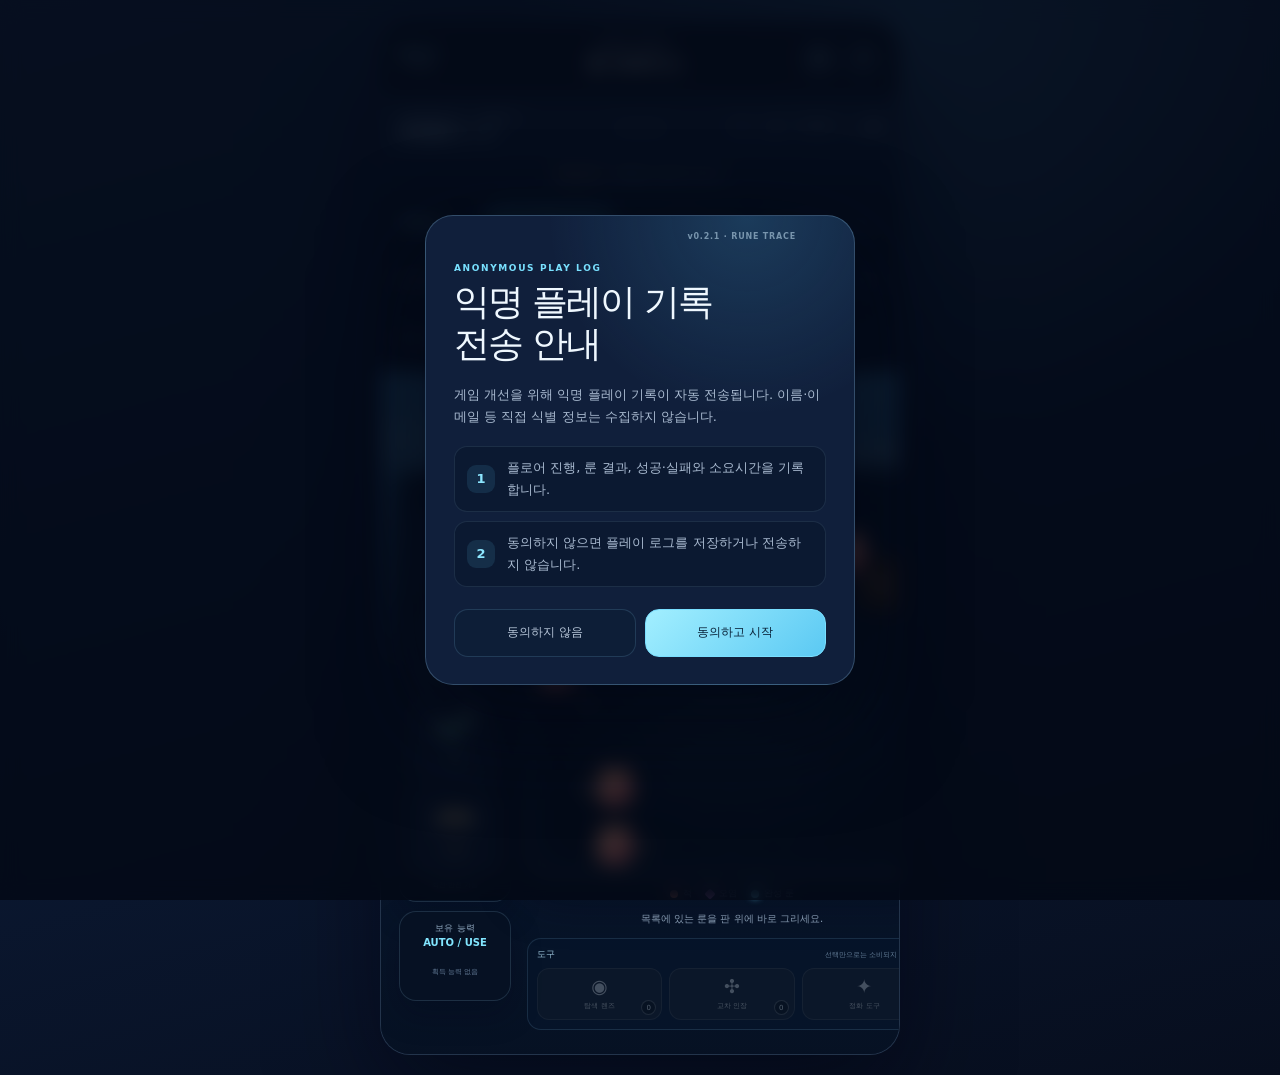
==== commit 177e060d: "Fix v0.2.1 QA flows and session exit analytics" ====
--- a/rune-trace/index.html
+++ b/rune-trace/index.html
@@ -5,14 +5,14 @@
   <meta name="viewport" content="width=device-width, initial-scale=1, maximum-scale=1">
   <meta name="theme-color" content="#101d38">
   <title>룬 트레이스 — 프로토타입</title>
-  <link rel="stylesheet" href="./styles.css?v=0.2.0">
+  <link rel="stylesheet" href="./styles.css?v=0.2.1">
 </head>
 <body data-qa-enabled="true">
   <main class="app-shell">
     <section class="game-card" aria-label="룬 트레이스 게임 화면">
       <header class="topbar">
         <a class="header-version" href="../index.html" aria-label="프로토타입 허브로 돌아가기">
-          <span data-app-version>v0.2.0</span>
+          <span data-app-version>v0.2.1</span>
           <small>← HUB</small>
         </a>
         <div class="title-lockup">
@@ -104,32 +104,75 @@
       <button id="qaMenuButton" class="qa-menu-button" type="button" aria-controls="qaPanel" aria-expanded="false">
         QA
       </button>
-      <aside id="qaPanel" class="qa-panel" aria-hidden="true">
-        <div class="qa-panel-header">
-          <div>
-            <small>DEBUG CONTROLS</small>
-            <strong>QA 전용</strong>
-          </div>
-          <button id="qaCloseButton" class="qa-close-button" type="button" aria-label="QA 패널 닫기">×</button>
-        </div>
-        <p>게임 상태 복원 기능입니다. 패널은 기능 실행 후에도 유지됩니다.</p>
-        <div class="qa-actions">
-          <button id="undoButton" type="button">↶ 한 수 되돌리기</button>
-          <small id="undoReason">직전 행동 기록이 필요합니다.</small>
-          <button id="resetButton" type="button">층 초기화</button>
-          <small id="resetReason">플로어 최초 상태가 필요합니다.</small>
-        </div>
-      </aside>
-
       <button id="levelUpResumeButton" class="levelup-resume" type="button" hidden>
         능력 선택 보기
       </button>
     </section>
+    <aside id="qaPanel" class="qa-panel" aria-hidden="true">
+      <div class="qa-panel-header">
+        <div>
+          <small>DEBUG CONTROLS</small>
+          <strong>QA 전용</strong>
+        </div>
+        <button id="qaCloseButton" class="qa-close-button" type="button" aria-label="QA 패널 닫기">×</button>
+      </div>
+      <p>실제 게임 상태와 저장값을 함께 변경합니다. 기능 실행 후에도 패널은 유지됩니다.</p>
+
+      <section class="qa-group" aria-labelledby="qaRestoreTitle">
+        <h2 id="qaRestoreTitle">상태 복원</h2>
+        <div class="qa-actions">
+          <button id="undoButton" type="button">↶ 한 수 되돌리기</button>
+          <small id="undoReason">직전 행동 기록이 필요합니다.</small>
+          <button id="resetButton" type="button">플로어 초기화</button>
+          <small id="resetReason">플로어 최초 상태가 필요합니다.</small>
+        </div>
+      </section>
+
+      <section class="qa-group" aria-labelledby="qaToolTitle">
+        <h2 id="qaToolTitle">도구 재고 +1</h2>
+        <div id="qaToolActions" class="qa-button-grid"></div>
+      </section>
+
+      <section class="qa-group" aria-labelledby="qaAbilityTitle">
+        <h2 id="qaAbilityTitle">능력 추가·강화</h2>
+        <label class="qa-field">
+          <span>대상 능력</span>
+          <select id="qaAbilitySelect"></select>
+        </label>
+        <button id="qaAbilityAddButton" type="button">선택 능력 +1</button>
+        <small id="qaAbilityReason"></small>
+      </section>
+
+      <section class="qa-group" aria-labelledby="qaGrowthTitle">
+        <h2 id="qaGrowthTitle">성장</h2>
+        <button id="qaLevelUpButton" type="button">레벨업 발생</button>
+        <small id="qaLevelUpReason">다음 기준 EXP까지 지급합니다.</small>
+      </section>
+
+      <section class="qa-group" aria-labelledby="qaRuneTitle">
+        <h2 id="qaRuneTitle">룬 리롤</h2>
+        <label class="qa-field">
+          <span>남은 룬</span>
+          <select id="qaRuneSelect"></select>
+        </label>
+        <div class="qa-button-grid">
+          <button id="qaRuneRerollButton" type="button">선택 룬 리롤</button>
+          <button id="qaRuneRerollAllButton" type="button">남은 룬 전체 리롤</button>
+        </div>
+        <small id="qaRuneReason"></small>
+      </section>
+
+      <section class="qa-group qa-danger-group" aria-labelledby="qaDataTitle">
+        <h2 id="qaDataTitle">플레이 데이터</h2>
+        <button id="qaDataResetButton" type="button">플레이 데이터 초기화</button>
+        <small id="qaDataResetReason">익명 참여자 ID와 로그 동의는 유지합니다.</small>
+      </section>
+    </aside>
   </main>
 
   <div id="modalBackdrop" class="modal-backdrop is-open">
     <section id="modalPanel" class="modal-panel" role="dialog" aria-modal="true" aria-labelledby="modalTitle" tabindex="-1">
-      <span class="modal-version" data-app-version>v0.2.0 · RUNE TRACE</span>
+      <span class="modal-version" data-app-version>v0.2.1 · RUNE TRACE</span>
       <button id="modalClose" class="modal-close" type="button" aria-label="도움말 닫기">×</button>
       <p id="modalEyebrow" class="modal-eyebrow">NEW PROTOTYPE</p>
       <h2 id="modalTitle">네 개의 룬으로<br>탑의 문을 여세요</h2>
@@ -138,8 +181,8 @@
     </section>
   </div>
 
-  <script src="./analytics-config.js?v=0.2.0"></script>
-  <script src="./play-log.js?v=0.2.0"></script>
-  <script src="./app.js?v=0.2.0"></script>
+  <script src="./analytics-config.js?v=0.2.1"></script>
+  <script src="./play-log.js?v=0.2.1"></script>
+  <script src="./app.js?v=0.2.1"></script>
 </body>
 </html>
--- a/rune-trace/styles.css
+++ b/rune-trace/styles.css
@@ -43,14 +43,26 @@
 
 .app-shell {
   display: grid;
+  grid-template-columns: minmax(0, 520px);
+  gap: 20px;
+  width: min(100%, 560px);
   min-height: 100vh;
   place-items: center;
+  margin: 0 auto;
   padding: 20px;
+}
+
+.app-shell.is-qa-open {
+  grid-template-columns: 520px 320px;
+  width: 900px;
+  min-width: 900px;
+  align-items: center;
+  justify-items: stretch;
 }
 
 .game-card {
   position: relative;
-  width: min(100%, 520px);
+  width: 100%;
   overflow: hidden;
   border: 1px solid rgba(181, 224, 255, .16);
   border-radius: 30px;
@@ -1171,22 +1183,22 @@
 }
 
 .qa-panel {
-  position: absolute;
-  inset: 0 0 0 auto;
+  position: sticky;
+  top: 20px;
   z-index: 18;
-  width: min(82%, 310px);
+  display: none;
+  width: 320px;
+  max-height: calc(100vh - 40px);
+  overflow-y: auto;
   padding: 22px 18px;
-  border-left: 1px solid rgba(255, 213, 133, .27);
+  border: 1px solid rgba(255, 213, 133, .27);
+  border-radius: 22px;
   background: rgba(10, 21, 38, .96);
-  box-shadow: -24px 0 54px rgba(0, 5, 18, .46);
-  transform: translateX(105%);
-  transition: transform .2s ease;
-  visibility: hidden;
+  box-shadow: 0 24px 54px rgba(0, 5, 18, .46);
 }
 
 .qa-panel.is-open {
-  transform: translateX(0);
-  visibility: visible;
+  display: block;
 }
 
 .qa-panel-header {
@@ -1233,12 +1245,28 @@
   line-height: 1.6;
 }
 
+.qa-group {
+  display: grid;
+  gap: 8px;
+  margin-top: 18px;
+  padding-top: 16px;
+  border-top: 1px solid rgba(255, 211, 130, .12);
+}
+
+.qa-group h2 {
+  margin: 0;
+  color: #d9c49c;
+  font-size: 11px;
+  letter-spacing: .03em;
+}
+
 .qa-actions {
   display: grid;
   gap: 7px;
 }
 
-.qa-actions button {
+.qa-panel button,
+.qa-panel select {
   min-height: 42px;
   padding: 0 12px;
   border: 1px solid rgba(255, 211, 130, .18);
@@ -1250,16 +1278,45 @@
   cursor: pointer;
 }
 
-.qa-actions button:disabled {
+.qa-panel select {
+  width: 100%;
+  color-scheme: dark;
+}
+
+.qa-panel button:disabled,
+.qa-panel select:disabled {
   opacity: .35;
   cursor: default;
 }
 
-.qa-actions small {
+.qa-actions small,
+.qa-group > small {
   margin-bottom: 8px;
   color: #687c91;
   font-size: 8px;
   line-height: 1.4;
+}
+
+.qa-button-grid {
+  display: grid;
+  grid-template-columns: repeat(2, minmax(0, 1fr));
+  gap: 7px;
+}
+
+.qa-field {
+  display: grid;
+  gap: 5px;
+}
+
+.qa-field span {
+  color: #74879b;
+  font-size: 8px;
+}
+
+.qa-danger-group button {
+  border-color: rgba(255, 125, 125, .24);
+  color: #ffc2bd;
+  background: rgba(96, 36, 36, .35);
 }
 
 [data-qa-enabled="false"] .qa-menu-button,
@@ -1582,7 +1639,17 @@
 @media (max-width: 480px) {
   .app-shell {
     display: block;
+    width: 100%;
     padding: 0;
+  }
+
+  .app-shell.is-qa-open {
+    display: grid;
+    grid-template-columns: 520px 320px;
+    gap: 20px;
+    width: 900px;
+    min-width: 900px;
+    padding: 20px;
   }
 
   .game-card {
@@ -1668,10 +1735,6 @@
     animation: tool-consume-reduced .19s ease 1;
   }
 
-  .qa-panel {
-    transition: none;
-  }
-
   .grid-cell.is-link-endpoint::before {
     animation: none;
   }
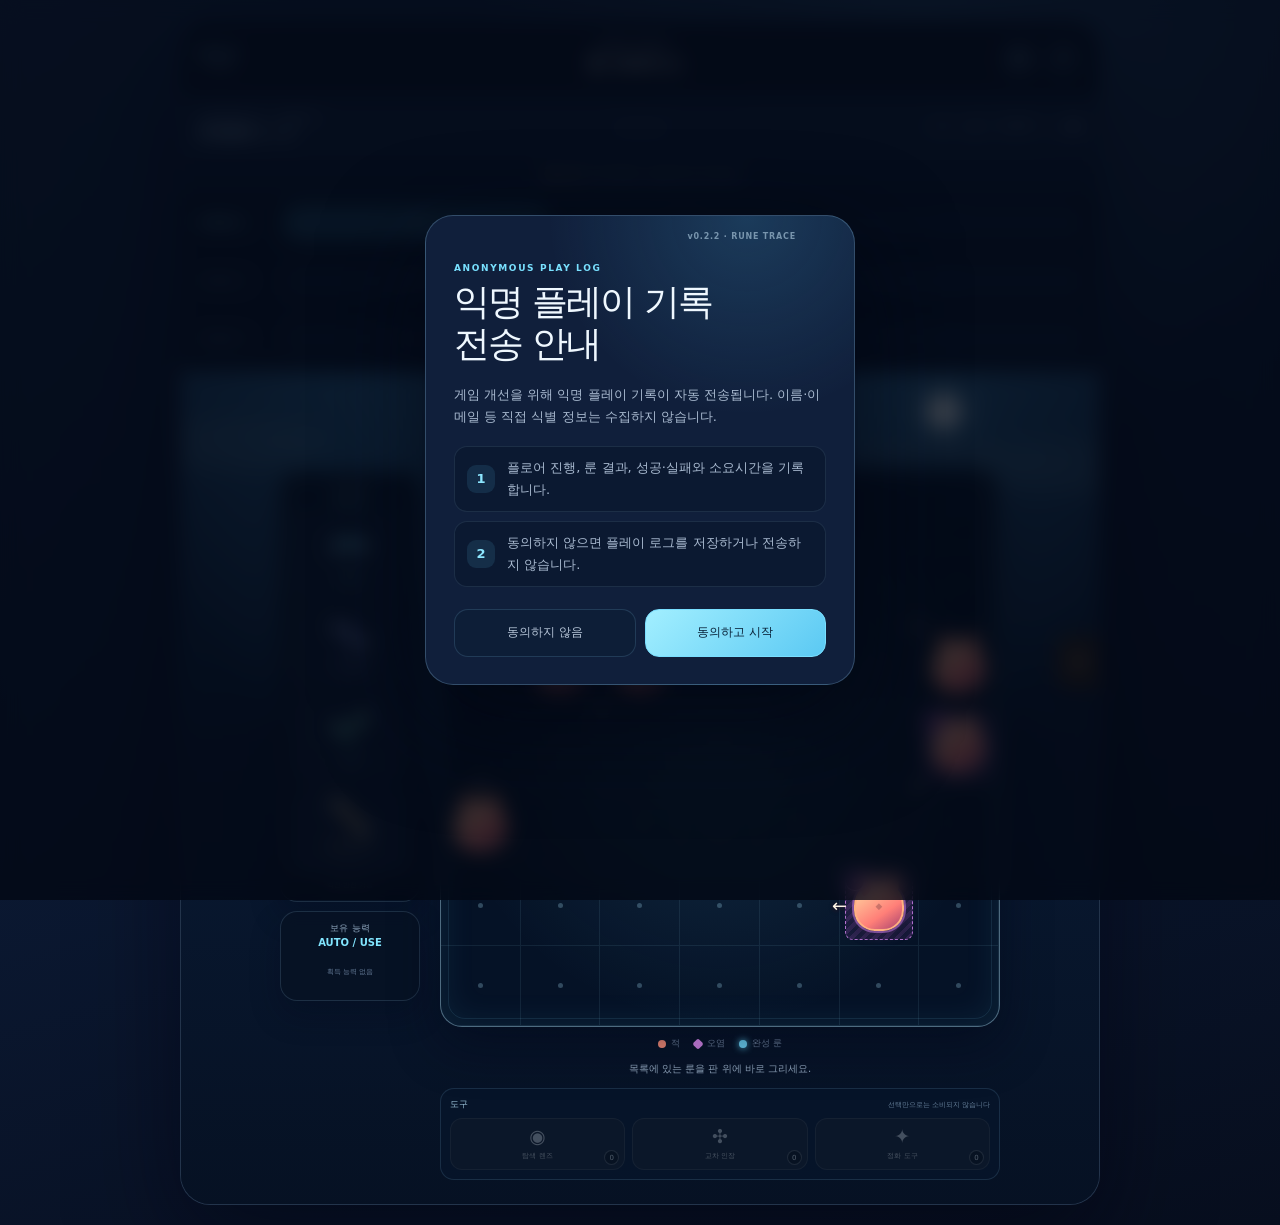
==== commit 6f783560: "Fix level-up selection and enlarge desktop board" ====
--- a/rune-trace/index.html
+++ b/rune-trace/index.html
@@ -5,14 +5,14 @@
   <meta name="viewport" content="width=device-width, initial-scale=1, maximum-scale=1">
   <meta name="theme-color" content="#101d38">
   <title>룬 트레이스 — 프로토타입</title>
-  <link rel="stylesheet" href="./styles.css?v=0.2.1">
+  <link rel="stylesheet" href="./styles.css?v=0.2.2">
 </head>
 <body data-qa-enabled="true">
   <main class="app-shell">
     <section class="game-card" aria-label="룬 트레이스 게임 화면">
       <header class="topbar">
         <a class="header-version" href="../index.html" aria-label="프로토타입 허브로 돌아가기">
-          <span data-app-version>v0.2.1</span>
+          <span data-app-version>v0.2.2</span>
           <small>← HUB</small>
         </a>
         <div class="title-lockup">
@@ -172,7 +172,7 @@
 
   <div id="modalBackdrop" class="modal-backdrop is-open">
     <section id="modalPanel" class="modal-panel" role="dialog" aria-modal="true" aria-labelledby="modalTitle" tabindex="-1">
-      <span class="modal-version" data-app-version>v0.2.1 · RUNE TRACE</span>
+      <span class="modal-version" data-app-version>v0.2.2 · RUNE TRACE</span>
       <button id="modalClose" class="modal-close" type="button" aria-label="도움말 닫기">×</button>
       <p id="modalEyebrow" class="modal-eyebrow">NEW PROTOTYPE</p>
       <h2 id="modalTitle">네 개의 룬으로<br>탑의 문을 여세요</h2>
@@ -181,8 +181,8 @@
     </section>
   </div>
 
-  <script src="./analytics-config.js?v=0.2.1"></script>
-  <script src="./play-log.js?v=0.2.1"></script>
-  <script src="./app.js?v=0.2.1"></script>
+  <script src="./analytics-config.js?v=0.2.2"></script>
+  <script src="./play-log.js?v=0.2.2"></script>
+  <script src="./app.js?v=0.2.2"></script>
 </body>
 </html>
--- a/rune-trace/styles.css
+++ b/rune-trace/styles.css
@@ -43,9 +43,9 @@
 
 .app-shell {
   display: grid;
-  grid-template-columns: minmax(0, 520px);
+  grid-template-columns: minmax(0, 920px);
   gap: 20px;
-  width: min(100%, 560px);
+  width: min(100%, 960px);
   min-height: 100vh;
   place-items: center;
   margin: 0 auto;
@@ -53,9 +53,9 @@
 }
 
 .app-shell.is-qa-open {
-  grid-template-columns: 520px 320px;
-  width: 900px;
-  min-width: 900px;
+  grid-template-columns: 920px 320px;
+  width: 1300px;
+  min-width: 1300px;
   align-items: center;
   justify-items: stretch;
 }
@@ -1532,13 +1532,30 @@
   margin: 15px 0;
 }
 
-.level-choice-list div {
-  display: grid;
+.level-choice-card {
+  display: grid;
+  width: 100%;
   gap: 2px;
   padding: 9px 11px;
   border: 1px solid rgba(119, 219, 255, .14);
   border-radius: 11px;
+  color: inherit;
+  font: inherit;
+  text-align: left;
   background: rgba(8, 24, 45, .42);
+  cursor: pointer;
+}
+
+.level-choice-card:hover,
+.level-choice-card:focus-visible {
+  outline: none;
+  border-color: rgba(119, 219, 255, .7);
+  background: rgba(30, 73, 102, .7);
+}
+
+.level-choice-card:disabled {
+  opacity: .55;
+  cursor: default;
 }
 
 .level-choice-list strong {
@@ -1616,18 +1633,18 @@
 
 @media (min-width: 760px) {
   .game-card {
-    width: min(100%, 920px);
+    width: 100%;
   }
 
   .tower-scene {
-    min-height: 570px;
+    min-height: 750px;
     padding-top: 72px;
   }
 
   .play-layout {
-    grid-template-columns: 112px 410px;
-    gap: 16px;
-    width: 538px;
+    grid-template-columns: 140px 560px;
+    gap: 20px;
+    width: 720px;
   }
 
   .rune-panel,
@@ -1645,10 +1662,10 @@
 
   .app-shell.is-qa-open {
     display: grid;
-    grid-template-columns: 520px 320px;
+    grid-template-columns: 920px 320px;
     gap: 20px;
-    width: 900px;
-    min-width: 900px;
+    width: 1300px;
+    min-width: 1300px;
     padding: 20px;
   }
 
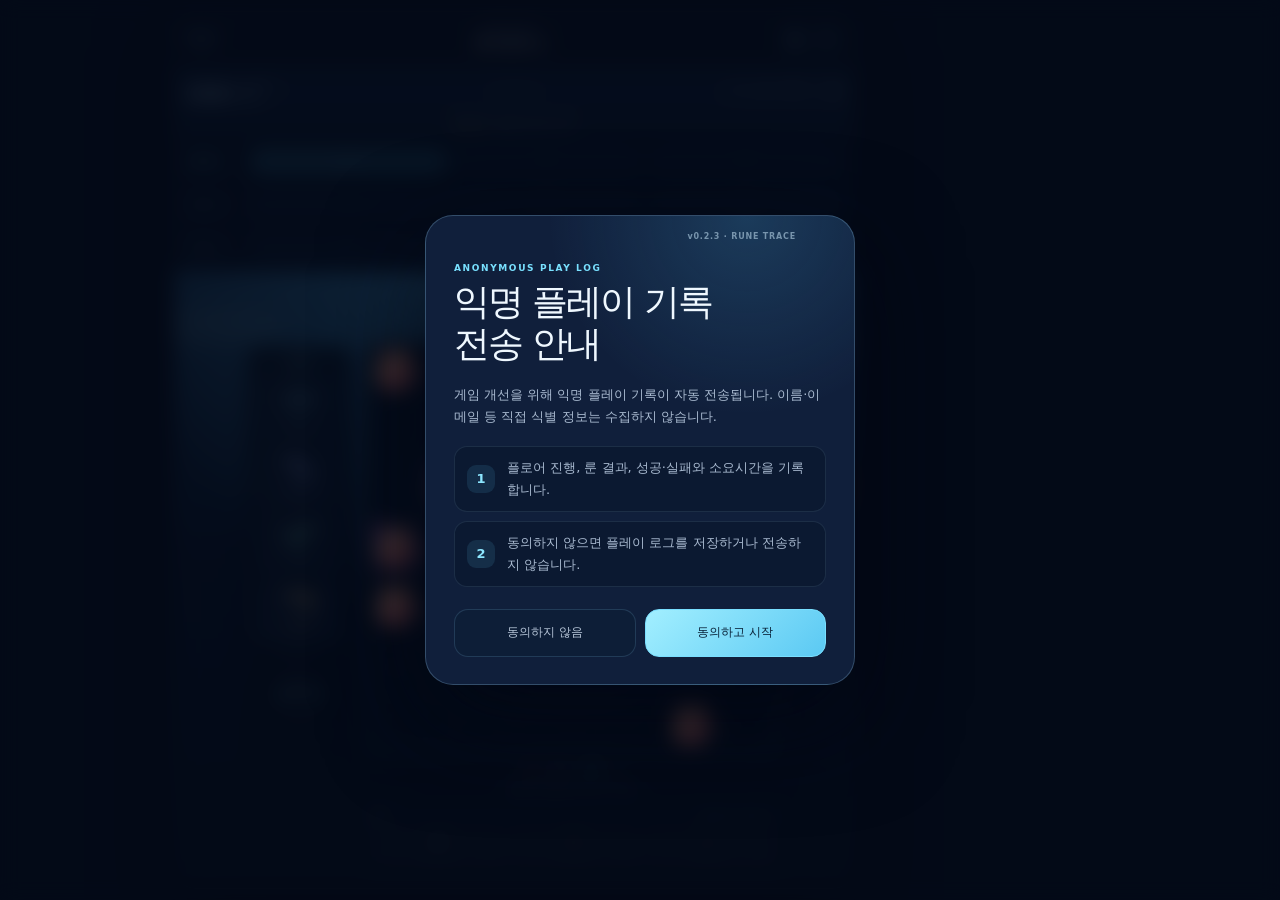
==== commit d18187b5: "Stabilize desktop board and QA panel layout" ====
--- a/rune-trace/index.html
+++ b/rune-trace/index.html
@@ -5,14 +5,14 @@
   <meta name="viewport" content="width=device-width, initial-scale=1, maximum-scale=1">
   <meta name="theme-color" content="#101d38">
   <title>룬 트레이스 — 프로토타입</title>
-  <link rel="stylesheet" href="./styles.css?v=0.2.2">
+  <link rel="stylesheet" href="./styles.css?v=0.2.3">
 </head>
 <body data-qa-enabled="true">
   <main class="app-shell">
     <section class="game-card" aria-label="룬 트레이스 게임 화면">
       <header class="topbar">
         <a class="header-version" href="../index.html" aria-label="프로토타입 허브로 돌아가기">
-          <span data-app-version>v0.2.2</span>
+          <span data-app-version>v0.2.3</span>
           <small>← HUB</small>
         </a>
         <div class="title-lockup">
@@ -172,7 +172,7 @@
 
   <div id="modalBackdrop" class="modal-backdrop is-open">
     <section id="modalPanel" class="modal-panel" role="dialog" aria-modal="true" aria-labelledby="modalTitle" tabindex="-1">
-      <span class="modal-version" data-app-version>v0.2.2 · RUNE TRACE</span>
+      <span class="modal-version" data-app-version>v0.2.3 · RUNE TRACE</span>
       <button id="modalClose" class="modal-close" type="button" aria-label="도움말 닫기">×</button>
       <p id="modalEyebrow" class="modal-eyebrow">NEW PROTOTYPE</p>
       <h2 id="modalTitle">네 개의 룬으로<br>탑의 문을 여세요</h2>
@@ -181,8 +181,8 @@
     </section>
   </div>
 
-  <script src="./analytics-config.js?v=0.2.2"></script>
-  <script src="./play-log.js?v=0.2.2"></script>
-  <script src="./app.js?v=0.2.2"></script>
+  <script src="./analytics-config.js?v=0.2.3"></script>
+  <script src="./play-log.js?v=0.2.3"></script>
+  <script src="./app.js?v=0.2.3"></script>
 </body>
 </html>
--- a/rune-trace/styles.css
+++ b/rune-trace/styles.css
@@ -23,6 +23,7 @@
   min-width: 320px;
   min-height: 100%;
   margin: 0;
+  overflow: hidden;
   overscroll-behavior: none;
 }
 
@@ -42,22 +43,22 @@
 }
 
 .app-shell {
-  display: grid;
-  grid-template-columns: minmax(0, 920px);
+  position: fixed;
+  top: 50%;
+  left: 50%;
+  display: grid;
+  grid-template-columns: 920px 320px;
   gap: 20px;
-  width: min(100%, 960px);
-  min-height: 100vh;
-  place-items: center;
-  margin: 0 auto;
-  padding: 20px;
-}
-
-.app-shell.is-qa-open {
-  grid-template-columns: 920px 320px;
-  width: 1300px;
-  min-width: 1300px;
+  width: 1260px;
+  min-width: 1260px;
   align-items: center;
   justify-items: stretch;
+  margin: 0;
+  padding: 0;
+  transform:
+    translate(-50%, -50%)
+    scale(var(--workspace-scale, 1));
+  transform-origin: center;
 }
 
 .game-card {
@@ -1183,22 +1184,30 @@
 }
 
 .qa-panel {
-  position: sticky;
-  top: 20px;
+  position: relative;
+  top: auto;
   z-index: 18;
-  display: none;
+  display: block;
   width: 320px;
-  max-height: calc(100vh - 40px);
+  max-height: var(--workspace-height, calc(100vh - 24px));
   overflow-y: auto;
   padding: 22px 18px;
   border: 1px solid rgba(255, 213, 133, .27);
   border-radius: 22px;
   background: rgba(10, 21, 38, .96);
   box-shadow: 0 24px 54px rgba(0, 5, 18, .46);
+  opacity: 0;
+  pointer-events: none;
+  transform: translateX(14px);
+  transition: opacity .16s ease, transform .16s ease;
+  visibility: hidden;
 }
 
 .qa-panel.is-open {
-  display: block;
+  opacity: 1;
+  pointer-events: auto;
+  transform: translateX(0);
+  visibility: visible;
 }
 
 .qa-panel-header {
@@ -1654,27 +1663,6 @@
 }
 
 @media (max-width: 480px) {
-  .app-shell {
-    display: block;
-    width: 100%;
-    padding: 0;
-  }
-
-  .app-shell.is-qa-open {
-    display: grid;
-    grid-template-columns: 920px 320px;
-    gap: 20px;
-    width: 1300px;
-    min-width: 1300px;
-    padding: 20px;
-  }
-
-  .game-card {
-    min-height: 100vh;
-    border: 0;
-    border-radius: 0;
-  }
-
   .tower-scene {
     min-height: 460px;
     padding: 58px 12px 18px;
@@ -1755,6 +1743,10 @@
   .grid-cell.is-link-endpoint::before {
     animation: none;
   }
+
+  .qa-panel {
+    transition: none;
+  }
 }
 
 @keyframes tool-consume-reduced {
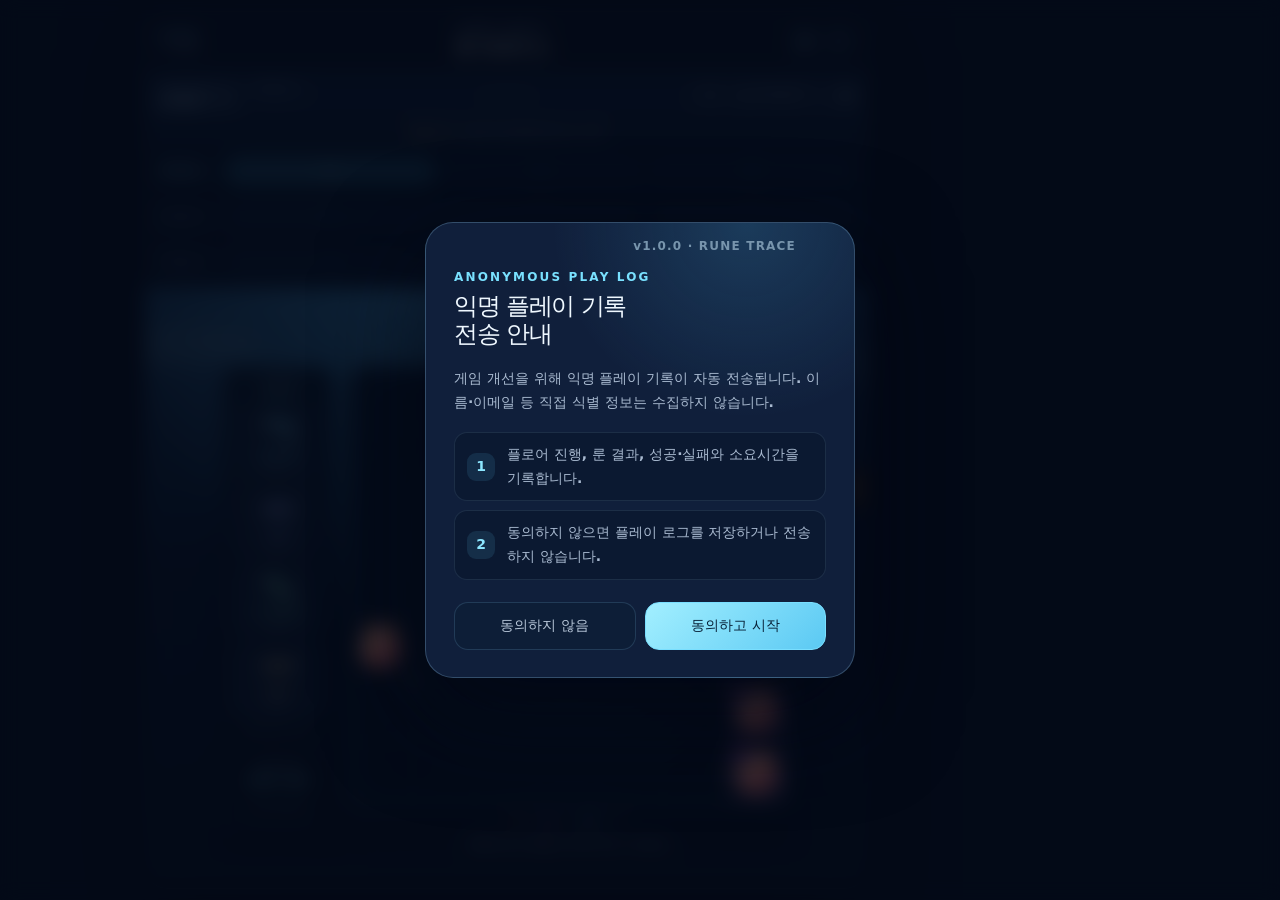
==== commit d2f02eab: "Implement v1.0.0 boss mechanics and remove tools" ====
--- a/rune-trace/index.html
+++ b/rune-trace/index.html
@@ -5,14 +5,14 @@
   <meta name="viewport" content="width=device-width, initial-scale=1, maximum-scale=1">
   <meta name="theme-color" content="#101d38">
   <title>룬 트레이스 — 프로토타입</title>
-  <link rel="stylesheet" href="./styles.css?v=0.2.3">
+  <link rel="stylesheet" href="./styles.css?v=1.0.0">
 </head>
 <body data-qa-enabled="true">
   <main class="app-shell">
     <section class="game-card" aria-label="룬 트레이스 게임 화면">
       <header class="topbar">
         <a class="header-version" href="../index.html" aria-label="프로토타입 허브로 돌아가기">
-          <span data-app-version>v0.2.3</span>
+          <span data-app-version>v1.0.0</span>
           <small>← HUB</small>
         </a>
         <div class="title-lockup">
@@ -90,13 +90,6 @@
               </div>
             </div>
             <p id="feedbackText" class="feedback" role="status">목록에 있는 룬을 판 위에 바로 그리세요.</p>
-            <section class="tool-dock" aria-label="보유 도구">
-              <div class="tool-dock-heading">
-                <span>도구</span>
-                <small>선택만으로는 소비되지 않습니다</small>
-              </div>
-              <div id="toolSlots" class="tool-slots"></div>
-            </section>
           </div>
         </div>
       </section>
@@ -126,11 +119,6 @@
           <button id="resetButton" type="button">플로어 초기화</button>
           <small id="resetReason">플로어 최초 상태가 필요합니다.</small>
         </div>
-      </section>
-
-      <section class="qa-group" aria-labelledby="qaToolTitle">
-        <h2 id="qaToolTitle">도구 재고 +1</h2>
-        <div id="qaToolActions" class="qa-button-grid"></div>
       </section>
 
       <section class="qa-group" aria-labelledby="qaAbilityTitle">
@@ -172,7 +160,7 @@
 
   <div id="modalBackdrop" class="modal-backdrop is-open">
     <section id="modalPanel" class="modal-panel" role="dialog" aria-modal="true" aria-labelledby="modalTitle" tabindex="-1">
-      <span class="modal-version" data-app-version>v0.2.3 · RUNE TRACE</span>
+      <span class="modal-version" data-app-version>v1.0.0 · RUNE TRACE</span>
       <button id="modalClose" class="modal-close" type="button" aria-label="도움말 닫기">×</button>
       <p id="modalEyebrow" class="modal-eyebrow">NEW PROTOTYPE</p>
       <h2 id="modalTitle">네 개의 룬으로<br>탑의 문을 여세요</h2>
@@ -181,8 +169,8 @@
     </section>
   </div>
 
-  <script src="./analytics-config.js?v=0.2.3"></script>
-  <script src="./play-log.js?v=0.2.3"></script>
-  <script src="./app.js?v=0.2.3"></script>
+  <script src="./analytics-config.js?v=1.0.0"></script>
+  <script src="./play-log.js?v=1.0.0"></script>
+  <script src="./app.js?v=1.0.0"></script>
 </body>
 </html>
--- a/rune-trace/styles.css
+++ b/rune-trace/styles.css
@@ -650,6 +650,28 @@
   opacity: .28;
 }
 
+.enemy.is-guardian-target {
+  outline: 3px double #82f2d0;
+  outline-offset: 3px;
+}
+
+.boss-hit-source {
+  position: absolute;
+  top: -34%;
+  left: 50%;
+  z-index: 3;
+  padding: 2px 5px;
+  border: 1px solid #ffe18c;
+  border-radius: 7px;
+  color: #2a1834;
+  font-size: 12px;
+  font-weight: 800;
+  line-height: 1.2;
+  white-space: nowrap;
+  background: #ffe9a9;
+  transform: translateX(-50%);
+}
+
 .enemy-shield {
   position: absolute;
   right: -34%;
@@ -725,6 +747,11 @@
   text-shadow: 0 0 8px rgba(191, 93, 226, .9);
 }
 
+.enemy-intent.is-escape-intent {
+  color: #91ffe0;
+  text-shadow: 0 0 8px rgba(72, 255, 199, .9);
+}
+
 .enemy-intent.is-defeat-preview {
   opacity: .24;
 }
@@ -751,6 +778,56 @@
   opacity: .72;
 }
 
+.weak-point-marker,
+.collision-marker,
+.escape-crack {
+  position: absolute;
+  z-index: 6;
+  display: grid;
+  width: 70%;
+  aspect-ratio: 1;
+  border-radius: 50%;
+  place-items: center;
+  font-size: 20px;
+  font-weight: 800;
+  pointer-events: none;
+}
+
+.weak-point-marker {
+  border: 3px double #ffdc72;
+  color: #fff0a9;
+  background: rgba(113, 61, 15, .62);
+  box-shadow: 0 0 15px rgba(255, 204, 87, .72);
+}
+
+.collision-marker {
+  border: 3px solid #ff926f;
+  color: #fff2e8;
+  background: rgba(132, 36, 31, .7);
+  box-shadow: 0 0 15px rgba(255, 99, 76, .7);
+}
+
+.escape-crack {
+  border: 3px dashed #77f0cf;
+  color: #c3ffef;
+  background: rgba(25, 91, 81, .65);
+  box-shadow: 0 0 15px rgba(68, 233, 190, .66);
+}
+
+.weak-point-marker b,
+.collision-marker b,
+.escape-crack b {
+  position: absolute;
+  bottom: -17px;
+  padding: 1px 4px;
+  border-radius: 5px;
+  color: #f4fbff;
+  font-size: 12px;
+  font-weight: 800;
+  line-height: 1.2;
+  background: rgba(8, 20, 39, .94);
+}
+
 .path-layer {
   position: absolute;
   inset: 0;
@@ -766,6 +843,19 @@
   stroke-linecap: round;
   stroke-linejoin: round;
   vector-effect: non-scaling-stroke;
+}
+
+.guardian-link-line {
+  stroke: #78eccb;
+  stroke-width: .09;
+  stroke-dasharray: .2 .12;
+  opacity: .85;
+  filter: drop-shadow(0 0 5px rgba(88, 242, 200, .9));
+}
+
+.guardian-link-line.is-triggered {
+  stroke: #fff09b;
+  stroke-width: .14;
 }
 
 .completed-path {
@@ -982,109 +1072,6 @@
   color: #83e7c0;
 }
 
-.tool-dock {
-  margin-top: 9px;
-  padding: 9px;
-  border: 1px solid rgba(143, 207, 239, .14);
-  border-radius: 14px;
-  background: rgba(8, 22, 43, .72);
-}
-
-.tool-dock-heading {
-  display: flex;
-  align-items: center;
-  justify-content: space-between;
-  gap: 8px;
-  margin-bottom: 7px;
-}
-
-.tool-dock-heading span {
-  color: #9bc2d8;
-  font-size: 9px;
-  font-weight: 900;
-}
-
-.tool-dock-heading small {
-  color: #627b95;
-  font-size: 7px;
-}
-
-.tool-slots {
-  display: grid;
-  grid-template-columns: repeat(3, 1fr);
-  gap: 7px;
-}
-
-.tool-slot {
-  position: relative;
-  display: grid;
-  min-width: 0;
-  min-height: 52px;
-  padding: 6px 5px;
-  border: 1px solid rgba(143, 207, 239, .17);
-  border-radius: 12px;
-  place-items: center;
-  color: #adc5d8;
-  background: rgba(17, 39, 68, .75);
-  cursor: pointer;
-  transition: border-color .14s ease, box-shadow .14s ease, filter .14s ease;
-}
-
-.tool-slot.is-selected {
-  border-color: #80e3ff;
-  box-shadow:
-    0 0 0 2px rgba(113, 222, 255, .17),
-    0 0 17px rgba(82, 200, 244, .45);
-}
-
-.tool-slot:disabled {
-  opacity: .34;
-  filter: grayscale(.75);
-  cursor: default;
-}
-
-.tool-icon {
-  font-size: 19px;
-  line-height: 1;
-}
-
-.tool-name {
-  overflow: hidden;
-  max-width: 100%;
-  color: inherit;
-  font-size: 7px;
-  font-weight: 850;
-  text-overflow: ellipsis;
-  white-space: nowrap;
-}
-
-.tool-count {
-  position: absolute;
-  right: 5px;
-  bottom: 4px;
-  display: grid;
-  min-width: 15px;
-  height: 15px;
-  padding: 0 3px;
-  border: 1px solid rgba(173, 228, 255, .32);
-  border-radius: 8px;
-  place-items: center;
-  color: #d9f6ff;
-  font-size: 7px;
-  background: rgba(6, 19, 38, .94);
-}
-
-.tool-slot.is-consuming {
-  animation: tool-consume .19s ease-in-out 1;
-}
-
-@keyframes tool-consume {
-  0%,
-  100% { transform: translateY(0); }
-  35% { transform: translateY(-3px); }
-  70% { transform: translateY(2px); }
-}
-
 .ability-list {
   display: grid;
   grid-template-columns: repeat(2, 1fr);
@@ -1130,6 +1117,12 @@
 .ability-icon {
   font-size: 17px;
   line-height: 1;
+}
+
+.ability-name {
+  font-size: 14px;
+  font-weight: 700;
+  line-height: 1.15;
 }
 
 .ability-level {
@@ -1640,6 +1633,134 @@
   filter: brightness(1.08);
 }
 
+/* v1.0.0 prototype readability baseline */
+.header-version,
+.header-version small,
+.title-lockup p,
+.floor-label span,
+.status-counts,
+.stage-row strong,
+.stage-floor-row i,
+.board-legend,
+.board-caption span,
+.board-caption strong,
+.section-heading span,
+.section-heading strong,
+.rune-card b,
+.rune-card small,
+.rune-note,
+.ability-list,
+.ability-level,
+.ability-mode,
+.qa-menu-button,
+.qa-panel-header small,
+.qa-actions small,
+.qa-group > small,
+.qa-field span,
+.modal-version,
+.modal-eyebrow,
+.boss-info-grid span,
+.result-grid span,
+.level-choice-list strong,
+.level-choice-list span,
+.level-preview span {
+  font-size: 12px;
+  font-weight: 600;
+}
+
+.title-lockup h1,
+.modal-panel h2 {
+  font-size: 24px;
+  font-weight: 800;
+}
+
+.boss-effect-banner {
+  gap: 7px;
+  font-size: 13px;
+  font-weight: 600;
+  white-space: nowrap;
+}
+
+.boss-effect-banner strong {
+  margin-right: 0;
+  color: #ffe2a2;
+  font-weight: 800;
+}
+
+.boss-effect-banner span {
+  overflow: hidden;
+  font-weight: 700;
+  text-overflow: ellipsis;
+}
+
+.floor-label strong,
+.status-counts b,
+.section-heading strong,
+.ability-level,
+.ability-mode {
+  font-weight: 700;
+}
+
+.rune-card b,
+.ability-name,
+.rune-replace-button {
+  font-size: 14px;
+  font-weight: 700;
+}
+
+.feedback,
+.modal-body {
+  font-size: 14px;
+  font-weight: 600;
+}
+
+.feedback {
+  display: -webkit-box;
+  overflow: hidden;
+  min-height: 42px;
+  max-height: 42px;
+  line-height: 1.5;
+  -webkit-box-orient: vertical;
+  -webkit-line-clamp: 2;
+}
+
+.qa-panel > p,
+.qa-group h2,
+.qa-panel button,
+.qa-panel select,
+.modal-actions button {
+  font-size: 14px;
+  font-weight: 700;
+}
+
+.boss-info-grid strong,
+.level-choice-list strong {
+  font-size: 14px;
+  font-weight: 800;
+}
+
+.level-choice-list span {
+  font-size: 14px;
+  font-weight: 600;
+}
+
+.enemy-shield,
+.enemy-corruption-icon {
+  min-width: 24px;
+  min-height: 20px;
+  font-size: 12px;
+  font-weight: 700;
+}
+
+.enemy {
+  font-size: 13px;
+}
+
+.modal-panel[data-modal-type="levelup"] .modal-actions .review-board-action {
+  font-size: 14px;
+  font-weight: 700;
+}
+
 @media (min-width: 760px) {
   .game-card {
     width: 100%;
@@ -1736,10 +1857,6 @@
 }
 
 @media (prefers-reduced-motion: reduce) {
-  .tool-slot.is-consuming {
-    animation: tool-consume-reduced .19s ease 1;
-  }
-
   .grid-cell.is-link-endpoint::before {
     animation: none;
   }
@@ -1748,7 +1865,3 @@
     transition: none;
   }
 }
-
-@keyframes tool-consume-reduced {
-  50% { filter: brightness(1.45); }
-}
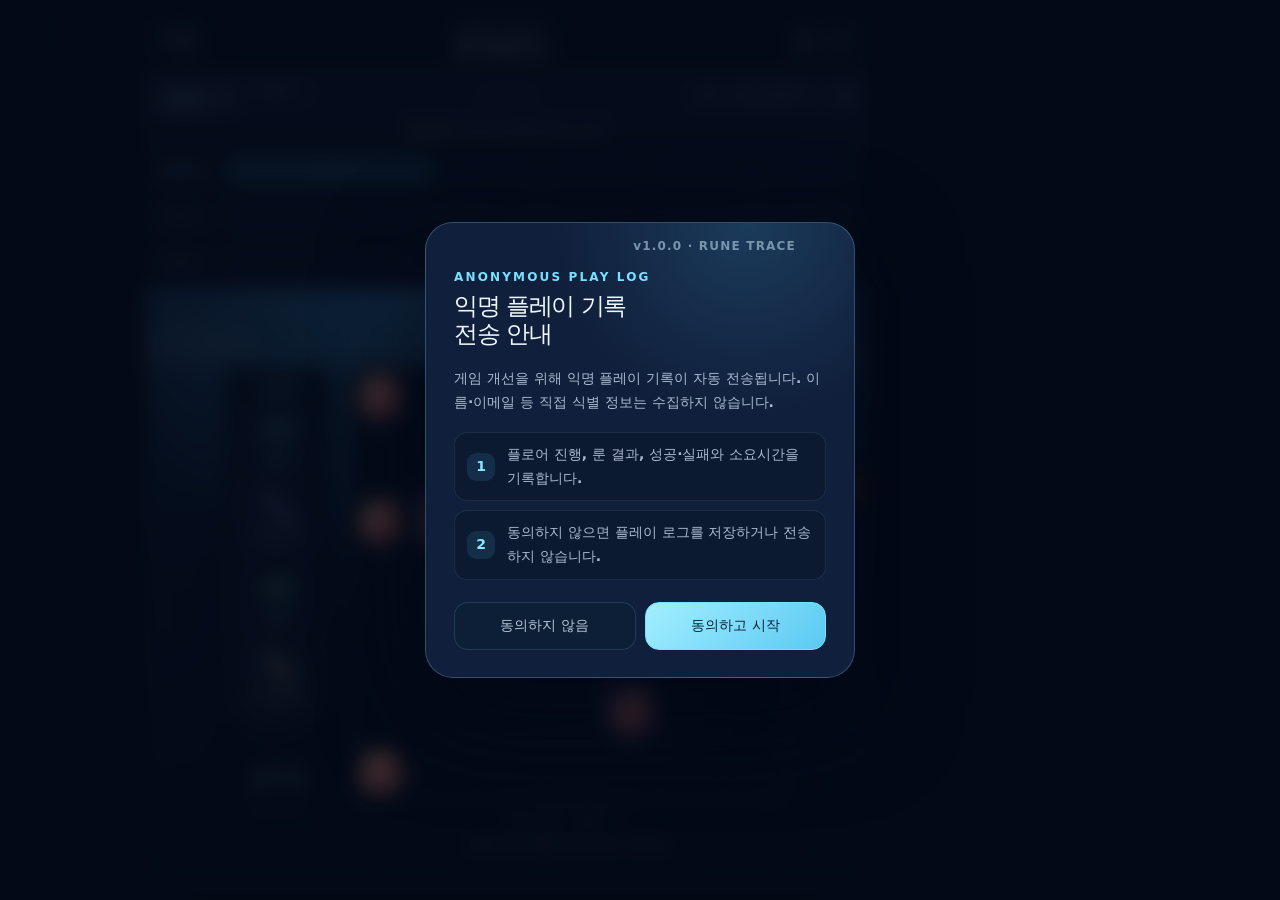
==== commit aa371f16: "Update app.js script version for QA" ====
--- a/rune-trace/index.html
+++ b/rune-trace/index.html
@@ -171,6 +171,6 @@
 
   <script src="./analytics-config.js?v=1.0.0"></script>
   <script src="./play-log.js?v=1.0.0"></script>
-  <script src="./app.js?v=1.0.0"></script>
+  <script src="./app.js?v=1.0.0-qa1"></script>
 </body>
 </html>
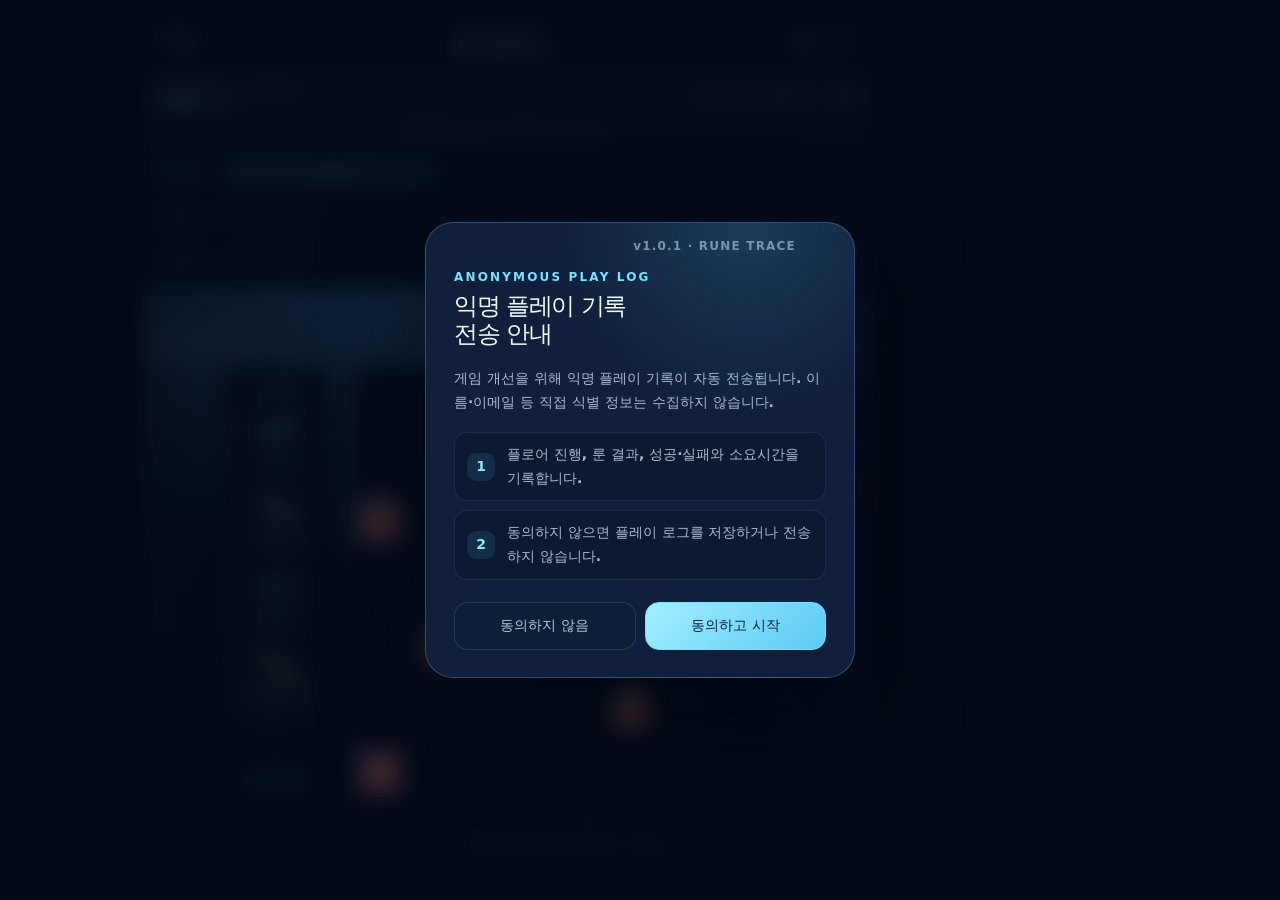
==== commit 6ccb4d58: "a" ====
--- a/rune-trace/index.html
+++ b/rune-trace/index.html
@@ -5,14 +5,14 @@
   <meta name="viewport" content="width=device-width, initial-scale=1, maximum-scale=1">
   <meta name="theme-color" content="#101d38">
   <title>룬 트레이스 — 프로토타입</title>
-  <link rel="stylesheet" href="./styles.css?v=1.0.0">
+  <link rel="stylesheet" href="./styles.css?v=1.0.1">
 </head>
 <body data-qa-enabled="true">
   <main class="app-shell">
     <section class="game-card" aria-label="룬 트레이스 게임 화면">
       <header class="topbar">
         <a class="header-version" href="../index.html" aria-label="프로토타입 허브로 돌아가기">
-          <span data-app-version>v1.0.0</span>
+          <span data-app-version>v1.0.1</span>
           <small>← HUB</small>
         </a>
         <div class="title-lockup">
@@ -160,7 +160,7 @@
 
   <div id="modalBackdrop" class="modal-backdrop is-open">
     <section id="modalPanel" class="modal-panel" role="dialog" aria-modal="true" aria-labelledby="modalTitle" tabindex="-1">
-      <span class="modal-version" data-app-version>v1.0.0 · RUNE TRACE</span>
+      <span class="modal-version" data-app-version>v1.0.1 · RUNE TRACE</span>
       <button id="modalClose" class="modal-close" type="button" aria-label="도움말 닫기">×</button>
       <p id="modalEyebrow" class="modal-eyebrow">NEW PROTOTYPE</p>
       <h2 id="modalTitle">네 개의 룬으로<br>탑의 문을 여세요</h2>
@@ -169,8 +169,8 @@
     </section>
   </div>
 
-  <script src="./analytics-config.js?v=1.0.0"></script>
-  <script src="./play-log.js?v=1.0.0"></script>
-  <script src="./app.js?v=1.0.0-qa1"></script>
+  <script src="./analytics-config.js?v=1.0.1"></script>
+  <script src="./play-log.js?v=1.0.1"></script>
+  <script src="./app.js?v=1.0.1-qa1"></script>
 </body>
 </html>
--- a/rune-trace/styles.css
+++ b/rune-trace/styles.css
@@ -1633,7 +1633,7 @@
   filter: brightness(1.08);
 }
 
-/* v1.0.0 prototype readability baseline */
+/* v1.0.1 prototype readability baseline */
 .header-version,
 .header-version small,
 .title-lockup p,
